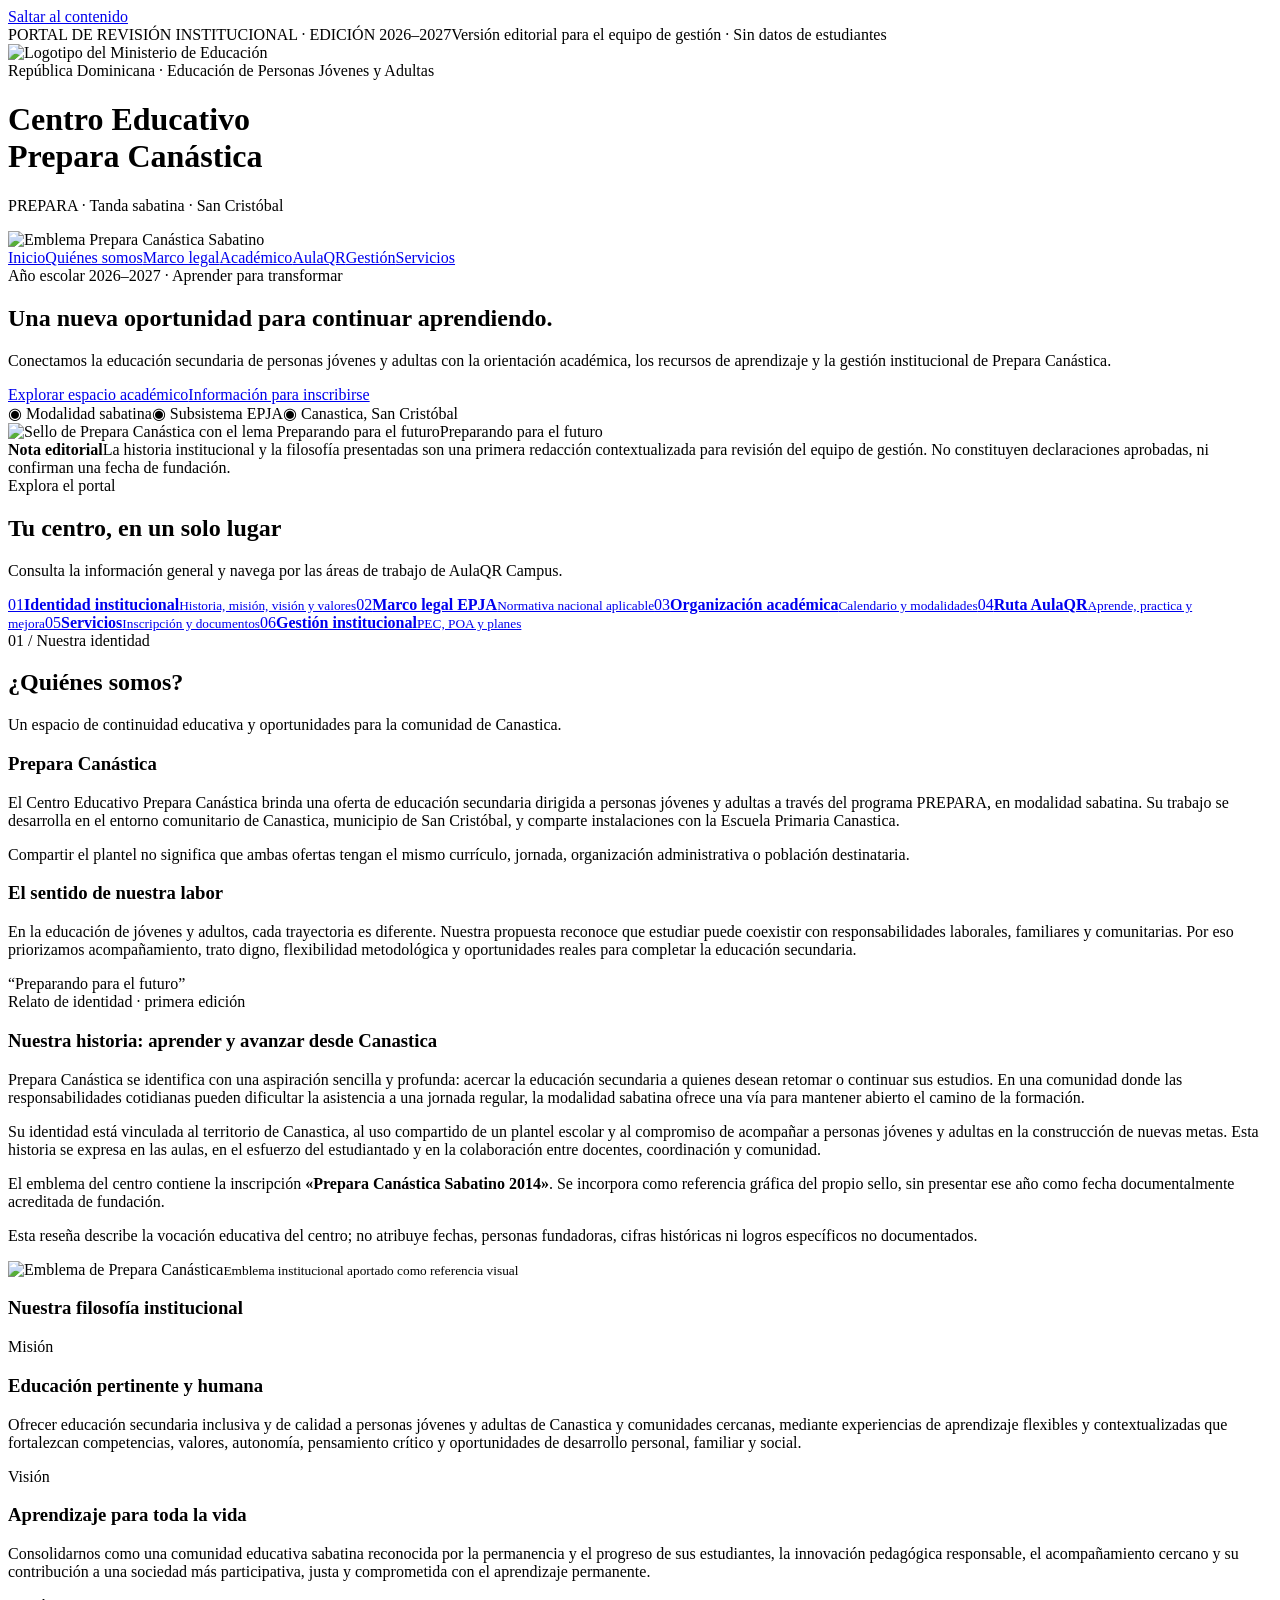
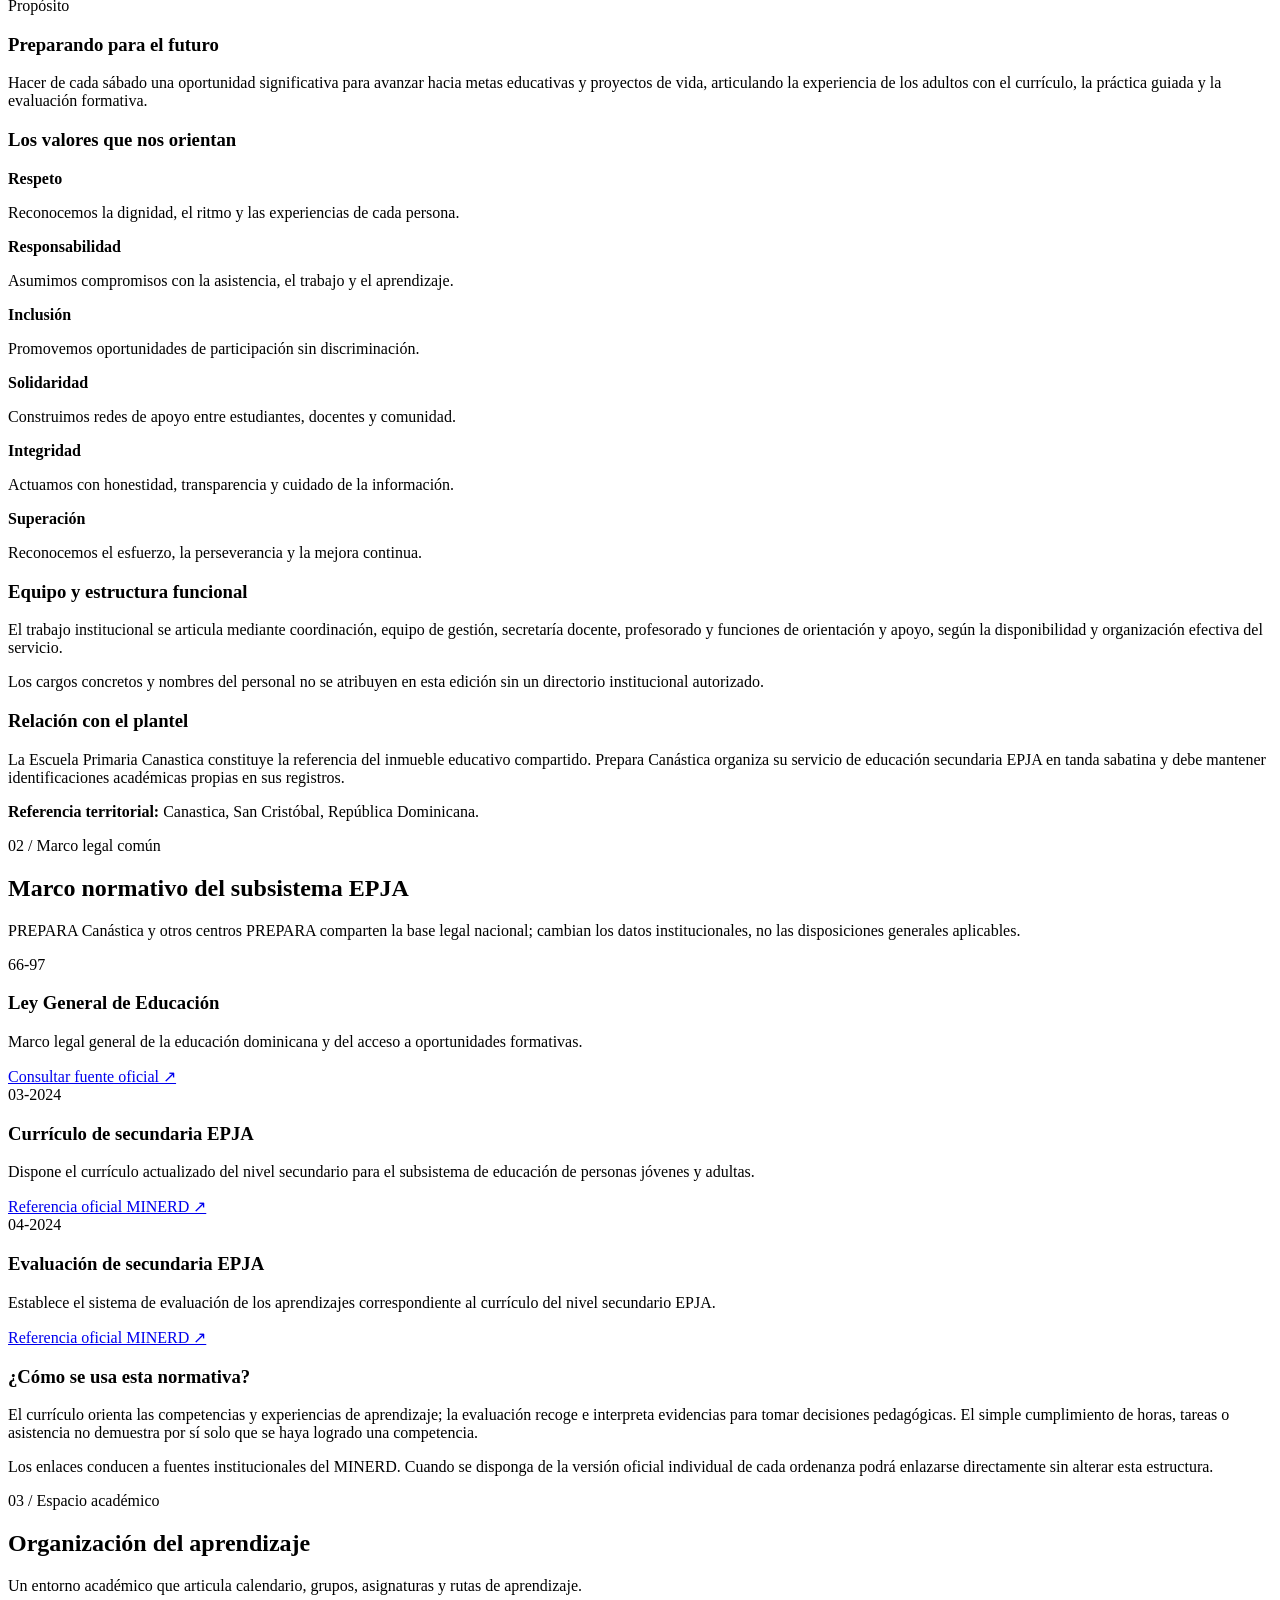
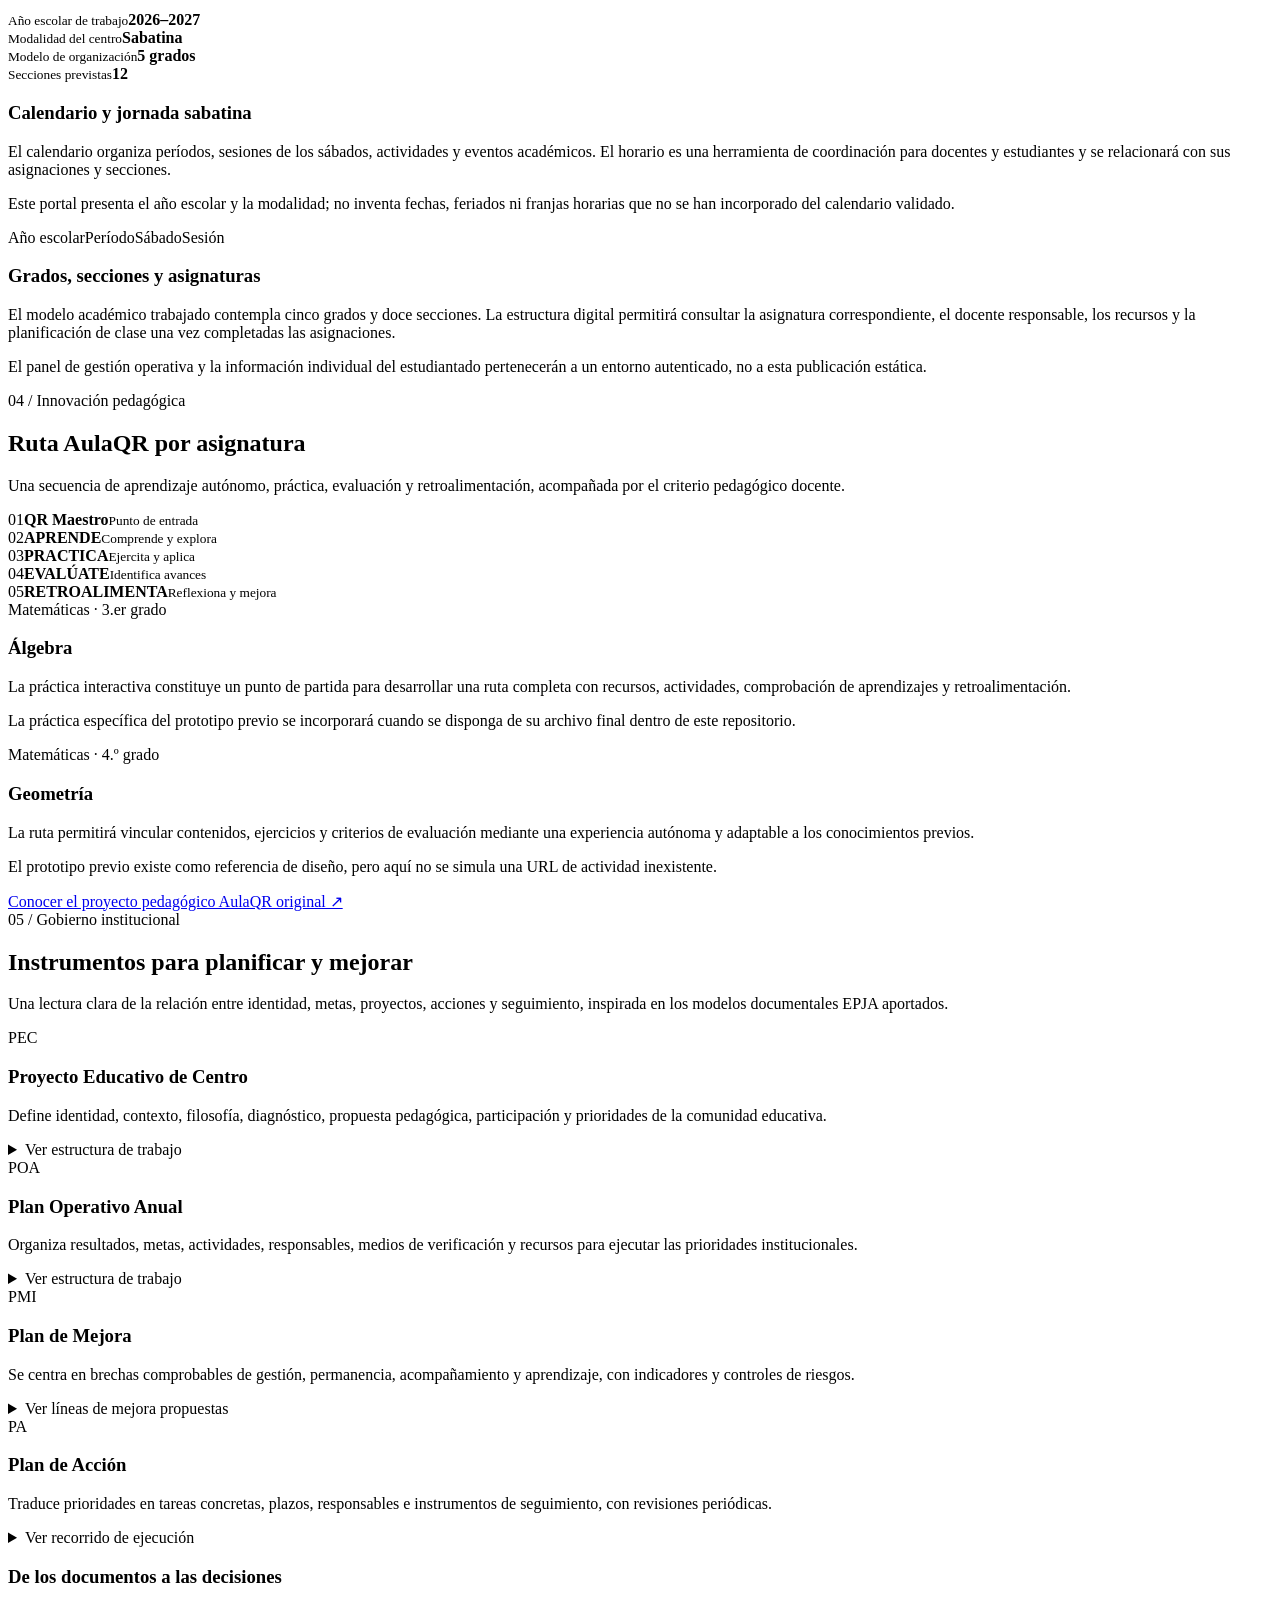
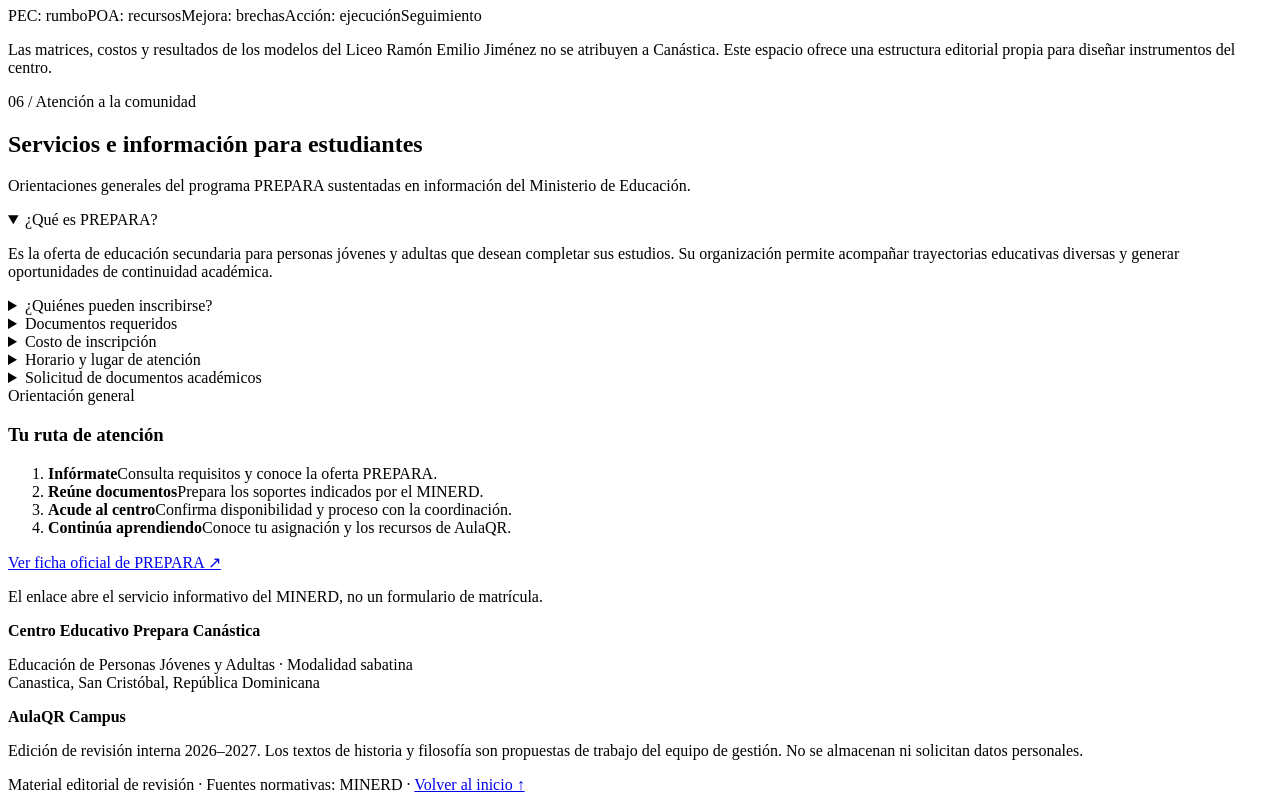
==== index.html @ 6a89303d "Add files via upload P-02B.4 - Portal institucional Prepara Canástica" ====
<!doctype html><html lang="es"><head><meta charset="utf-8"><meta name="viewport" content="width=device-width,initial-scale=1"><meta name="theme-color" content="#173966"><meta name="description" content="Portal del Centro Educativo Prepara Canástica. Educación secundaria de personas jóvenes y adultas, modalidad sabatina, San Cristóbal."><title>Centro Educativo Prepara Canástica | AulaQR Campus</title><link rel="stylesheet" href="assets/styles.css"></head><body>
<a class="skip" href="#principal">Saltar al contenido</a>
<div class="notice"><span>PORTAL DE REVISIÓN INSTITUCIONAL · EDICIÓN 2026–2027</span><span>Versión editorial para el equipo de gestión · Sin datos de estudiantes</span></div>
<header class="masthead"><div class="brand wrap"><img class="minerd" src="assets/minerd.png" alt="Logotipo del Ministerio de Educación"><div class="brandcenter"><span class="kicker">República Dominicana · Educación de Personas Jóvenes y Adultas</span><h1>Centro Educativo<br>Prepara Canástica</h1><p>PREPARA · Tanda sabatina · San Cristóbal</p></div><img class="seal" src="assets/logo-canastica.png" alt="Emblema Prepara Canástica Sabatino"></div></header>
<nav class="nav" aria-label="Navegación principal"><div class="navinner wrap"><a href="#inicio">Inicio</a><a href="#nosotros">Quiénes somos</a><a href="#normativa">Marco legal</a><a href="#academico">Académico</a><a href="#aulaqr">AulaQR</a><a href="#gestion">Gestión</a><a href="#servicios">Servicios</a></div></nav>
<main id="principal">
<section id="inicio" class="hero"><div class="wrap hero-grid"><div><span class="eyebrow">Año escolar 2026–2027 · Aprender para transformar</span><h2>Una nueva oportunidad para continuar aprendiendo.</h2><p>Conectamos la educación secundaria de personas jóvenes y adultas con la orientación académica, los recursos de aprendizaje y la gestión institucional de Prepara Canástica.</p><div class="buttons"><a class="btn solid" href="#academico">Explorar espacio académico</a><a class="btn line" href="#servicios">Información para inscribirse</a></div><div class="herofacts"><span>◉ Modalidad sabatina</span><span>◉ Subsistema EPJA</span><span>◉ Canastica, San Cristóbal</span></div></div><div class="herofigure"><img src="assets/logo-canastica.png" alt="Sello de Prepara Canástica con el lema Preparando para el futuro"><span>Preparando para el futuro</span></div></div></section>
<div class="editor-note wrap"><strong>Nota editorial</strong><span>La historia institucional y la filosofía presentadas son una primera redacción contextualizada para revisión del equipo de gestión. No constituyen declaraciones aprobadas, ni confirman una fecha de fundación.</span></div>
<section class="wrap section" aria-labelledby="atajos"><div class="section-title"><span class="kicker">Explora el portal</span><h2 id="atajos">Tu centro, en un solo lugar</h2><p>Consulta la información general y navega por las áreas de trabajo de AulaQR Campus.</p></div><div class="quick"><a href="#nosotros"><span>01</span><b>Identidad institucional</b><small>Historia, misión, visión y valores</small></a><a href="#normativa"><span>02</span><b>Marco legal EPJA</b><small>Normativa nacional aplicable</small></a><a href="#academico"><span>03</span><b>Organización académica</b><small>Calendario y modalidades</small></a><a href="#aulaqr"><span>04</span><b>Ruta AulaQR</b><small>Aprende, practica y mejora</small></a><a href="#servicios"><span>05</span><b>Servicios</b><small>Inscripción y documentos</small></a><a href="#gestion"><span>06</span><b>Gestión institucional</b><small>PEC, POA y planes</small></a></div></section>
<section class="shade" id="nosotros"><div class="wrap section"><div class="section-title"><span class="kicker">01 / Nuestra identidad</span><h2>¿Quiénes somos?</h2><p>Un espacio de continuidad educativa y oportunidades para la comunidad de Canastica.</p></div><div class="two"><article class="panel"><h3>Prepara Canástica</h3><p>El Centro Educativo Prepara Canástica brinda una oferta de educación secundaria dirigida a personas jóvenes y adultas a través del programa PREPARA, en modalidad sabatina. Su trabajo se desarrolla en el entorno comunitario de Canastica, municipio de San Cristóbal, y comparte instalaciones con la Escuela Primaria Canastica.</p><p>Compartir el plantel no significa que ambas ofertas tengan el mismo currículo, jornada, organización administrativa o población destinataria.</p></article><article class="panel accent"><h3>El sentido de nuestra labor</h3><p>En la educación de jóvenes y adultos, cada trayectoria es diferente. Nuestra propuesta reconoce que estudiar puede coexistir con responsabilidades laborales, familiares y comunitarias. Por eso priorizamos acompañamiento, trato digno, flexibilidad metodológica y oportunidades reales para completar la educación secundaria.</p><div class="quotation">“Preparando para el futuro”</div></article></div>
<div class="story"><div><span class="kicker">Relato de identidad · primera edición</span><h3>Nuestra historia: aprender y avanzar desde Canastica</h3><p>Prepara Canástica se identifica con una aspiración sencilla y profunda: acercar la educación secundaria a quienes desean retomar o continuar sus estudios. En una comunidad donde las responsabilidades cotidianas pueden dificultar la asistencia a una jornada regular, la modalidad sabatina ofrece una vía para mantener abierto el camino de la formación.</p><p>Su identidad está vinculada al territorio de Canastica, al uso compartido de un plantel escolar y al compromiso de acompañar a personas jóvenes y adultas en la construcción de nuevas metas. Esta historia se expresa en las aulas, en el esfuerzo del estudiantado y en la colaboración entre docentes, coordinación y comunidad.</p><p>El emblema del centro contiene la inscripción <strong>«Prepara Canástica Sabatino 2014»</strong>. Se incorpora como referencia gráfica del propio sello, sin presentar ese año como fecha documentalmente acreditada de fundación.</p><p class="softtext">Esta reseña describe la vocación educativa del centro; no atribuye fechas, personas fundadoras, cifras históricas ni logros específicos no documentados.</p></div><div class="sealbox"><img src="assets/logo-canastica.png" alt="Emblema de Prepara Canástica"><small>Emblema institucional aportado como referencia visual</small></div></div>
<h3 class="subheading">Nuestra filosofía institucional</h3><div class="three"><article class="panel"><span class="tag">Misión</span><h3>Educación pertinente y humana</h3><p>Ofrecer educación secundaria inclusiva y de calidad a personas jóvenes y adultas de Canastica y comunidades cercanas, mediante experiencias de aprendizaje flexibles y contextualizadas que fortalezcan competencias, valores, autonomía, pensamiento crítico y oportunidades de desarrollo personal, familiar y social.</p></article><article class="panel"><span class="tag">Visión</span><h3>Aprendizaje para toda la vida</h3><p>Consolidarnos como una comunidad educativa sabatina reconocida por la permanencia y el progreso de sus estudiantes, la innovación pedagógica responsable, el acompañamiento cercano y su contribución a una sociedad más participativa, justa y comprometida con el aprendizaje permanente.</p></article><article class="panel"><span class="tag">Propósito</span><h3>Preparando para el futuro</h3><p>Hacer de cada sábado una oportunidad significativa para avanzar hacia metas educativas y proyectos de vida, articulando la experiencia de los adultos con el currículo, la práctica guiada y la evaluación formativa.</p></article></div>
<h3 class="subheading">Los valores que nos orientan</h3><div class="values"><article><b>Respeto</b><p>Reconocemos la dignidad, el ritmo y las experiencias de cada persona.</p></article><article><b>Responsabilidad</b><p>Asumimos compromisos con la asistencia, el trabajo y el aprendizaje.</p></article><article><b>Inclusión</b><p>Promovemos oportunidades de participación sin discriminación.</p></article><article><b>Solidaridad</b><p>Construimos redes de apoyo entre estudiantes, docentes y comunidad.</p></article><article><b>Integridad</b><p>Actuamos con honestidad, transparencia y cuidado de la información.</p></article><article><b>Superación</b><p>Reconocemos el esfuerzo, la perseverancia y la mejora continua.</p></article></div>
<div class="two smaller"><article class="panel"><h3>Equipo y estructura funcional</h3><p>El trabajo institucional se articula mediante coordinación, equipo de gestión, secretaría docente, profesorado y funciones de orientación y apoyo, según la disponibilidad y organización efectiva del servicio.</p><p>Los cargos concretos y nombres del personal no se atribuyen en esta edición sin un directorio institucional autorizado.</p></article><article class="panel"><h3>Relación con el plantel</h3><p>La Escuela Primaria Canastica constituye la referencia del inmueble educativo compartido. Prepara Canástica organiza su servicio de educación secundaria EPJA en tanda sabatina y debe mantener identificaciones académicas propias en sus registros.</p><p><strong>Referencia territorial:</strong> Canastica, San Cristóbal, República Dominicana.</p></article></div></div></section>
<section class="wrap section" id="normativa"><div class="section-title"><span class="kicker">02 / Marco legal común</span><h2>Marco normativo del subsistema EPJA</h2><p>PREPARA Canástica y otros centros PREPARA comparten la base legal nacional; cambian los datos institucionales, no las disposiciones generales aplicables.</p></div><div class="legal-grid"><article class="reg"><div class="regnum">66-97</div><h3>Ley General de Educación</h3><p>Marco legal general de la educación dominicana y del acceso a oportunidades formativas.</p><a target="_blank" rel="noopener noreferrer" href="https://minerd.gob.do/transparencia/base-legal-de-la-institucion/leyes/listados">Consultar fuente oficial ↗</a></article><article class="reg"><div class="regnum">03-2024</div><h3>Currículo de secundaria EPJA</h3><p>Dispone el currículo actualizado del nivel secundario para el subsistema de educación de personas jóvenes y adultas.</p><a target="_blank" rel="noopener noreferrer" href="https://www.minerd.gob.do/transparencia/file/descarga?category=plan-estrategico-institucional-pei&amp;fileExt=pdf&amp;fileName=1AO-memoria-institucional-minerd-2024-v20pdf.pdf&amp;fileNombre=Memoria+Institucional+Minerd+2024+-+V2.0.pdf">Referencia oficial MINERD ↗</a></article><article class="reg"><div class="regnum">04-2024</div><h3>Evaluación de secundaria EPJA</h3><p>Establece el sistema de evaluación de los aprendizajes correspondiente al currículo del nivel secundario EPJA.</p><a target="_blank" rel="noopener noreferrer" href="https://www.minerd.gob.do/transparencia/file/descarga?category=plan-estrategico-institucional-pei&amp;fileExt=pdf&amp;fileName=1AO-memoria-institucional-minerd-2024-v20pdf.pdf&amp;fileNombre=Memoria+Institucional+Minerd+2024+-+V2.0.pdf">Referencia oficial MINERD ↗</a></article></div><div class="panel"><h3>¿Cómo se usa esta normativa?</h3><p>El currículo orienta las competencias y experiencias de aprendizaje; la evaluación recoge e interpreta evidencias para tomar decisiones pedagógicas. El simple cumplimiento de horas, tareas o asistencia no demuestra por sí solo que se haya logrado una competencia.</p><p class="softtext">Los enlaces conducen a fuentes institucionales del MINERD. Cuando se disponga de la versión oficial individual de cada ordenanza podrá enlazarse directamente sin alterar esta estructura.</p></div></section>
<section class="shade" id="academico"><div class="wrap section"><div class="section-title"><span class="kicker">03 / Espacio académico</span><h2>Organización del aprendizaje</h2><p>Un entorno académico que articula calendario, grupos, asignaturas y rutas de aprendizaje.</p></div><div class="metrics"><article><small>Año escolar de trabajo</small><strong>2026–2027</strong></article><article><small>Modalidad del centro</small><strong>Sabatina</strong></article><article><small>Modelo de organización</small><strong>5 grados</strong></article><article><small>Secciones previstas</small><strong>12</strong></article></div><div class="two"><article class="panel"><h3>Calendario y jornada sabatina</h3><p>El calendario organiza períodos, sesiones de los sábados, actividades y eventos académicos. El horario es una herramienta de coordinación para docentes y estudiantes y se relacionará con sus asignaciones y secciones.</p><p>Este portal presenta el año escolar y la modalidad; no inventa fechas, feriados ni franjas horarias que no se han incorporado del calendario validado.</p><div class="mini-flow"><span>Año escolar</span><span>Período</span><span>Sábado</span><span>Sesión</span></div></article><article class="panel"><h3>Grados, secciones y asignaturas</h3><p>El modelo académico trabajado contempla cinco grados y doce secciones. La estructura digital permitirá consultar la asignatura correspondiente, el docente responsable, los recursos y la planificación de clase una vez completadas las asignaciones.</p><p>El panel de gestión operativa y la información individual del estudiantado pertenecerán a un entorno autenticado, no a esta publicación estática.</p></article></div></div></section>
<section class="wrap section" id="aulaqr"><div class="section-title"><span class="kicker">04 / Innovación pedagógica</span><h2>Ruta AulaQR por asignatura</h2><p>Una secuencia de aprendizaje autónomo, práctica, evaluación y retroalimentación, acompañada por el criterio pedagógico docente.</p></div><div class="journey"><div><span>01</span><b>QR Maestro</b><small>Punto de entrada</small></div><div><span>02</span><b>APRENDE</b><small>Comprende y explora</small></div><div><span>03</span><b>PRACTICA</b><small>Ejercita y aplica</small></div><div><span>04</span><b>EVALÚATE</b><small>Identifica avances</small></div><div><span>05</span><b>RETROALIMENTA</b><small>Reflexiona y mejora</small></div></div><div class="two"><article class="panel"><span class="tag">Matemáticas · 3.er grado</span><h3>Álgebra</h3><p>La práctica interactiva constituye un punto de partida para desarrollar una ruta completa con recursos, actividades, comprobación de aprendizajes y retroalimentación.</p><p class="softtext">La práctica específica del prototipo previo se incorporará cuando se disponga de su archivo final dentro de este repositorio.</p></article><article class="panel"><span class="tag">Matemáticas · 4.º grado</span><h3>Geometría</h3><p>La ruta permitirá vincular contenidos, ejercicios y criterios de evaluación mediante una experiencia autónoma y adaptable a los conocimientos previos.</p><p class="softtext">El prototipo previo existe como referencia de diseño, pero aquí no se simula una URL de actividad inexistente.</p></article></div><a class="textlink" href="https://ezequiel-cdo.github.io/aula-qr/" target="_blank" rel="noopener noreferrer">Conocer el proyecto pedagógico AulaQR original ↗</a></section>
<section class="shade" id="gestion"><div class="wrap section"><div class="section-title"><span class="kicker">05 / Gobierno institucional</span><h2>Instrumentos para planificar y mejorar</h2><p>Una lectura clara de la relación entre identidad, metas, proyectos, acciones y seguimiento, inspirada en los modelos documentales EPJA aportados.</p></div><div class="docs"><article class="panel"><div class="docicon">PEC</div><h3>Proyecto Educativo de Centro</h3><p>Define identidad, contexto, filosofía, diagnóstico, propuesta pedagógica, participación y prioridades de la comunidad educativa.</p><details><summary>Ver estructura de trabajo</summary><p>Presentación · Marco estratégico · Contexto de Canastica · FODA del servicio · Organización · Propuesta curricular y pedagógica · Participación · Evaluación del PEC.</p></details></article><article class="panel"><div class="docicon">POA</div><h3>Plan Operativo Anual</h3><p>Organiza resultados, metas, actividades, responsables, medios de verificación y recursos para ejecutar las prioridades institucionales.</p><details><summary>Ver estructura de trabajo</summary><p>Eje estratégico · Resultado · Indicador · Línea base · Meta · Actividad · Cronograma · Presupuesto · Responsable · Evidencia.</p></details></article><article class="panel"><div class="docicon">PMI</div><h3>Plan de Mejora</h3><p>Se centra en brechas comprobables de gestión, permanencia, acompañamiento y aprendizaje, con indicadores y controles de riesgos.</p><details><summary>Ver líneas de mejora propuestas</summary><p>Permanencia estudiantil · Gestión documental · Planificación y evaluación · Acompañamiento pedagógico · Accesibilidad de recursos · Uso responsable de tecnología.</p></details></article><article class="panel"><div class="docicon">PA</div><h3>Plan de Acción</h3><p>Traduce prioridades en tareas concretas, plazos, responsables e instrumentos de seguimiento, con revisiones periódicas.</p><details><summary>Ver recorrido de ejecución</summary><p>Necesidad identificada → Acción priorizada → Responsable → Fecha prevista → Evidencia → Revisión → Ajuste.</p></details></article></div><div class="panel governance"><h3>De los documentos a las decisiones</h3><div class="mini-flow"><span>PEC: rumbo</span><span>POA: recursos</span><span>Mejora: brechas</span><span>Acción: ejecución</span><span>Seguimiento</span></div><p>Las matrices, costos y resultados de los modelos del Liceo Ramón Emilio Jiménez no se atribuyen a Canástica. Este espacio ofrece una estructura editorial propia para diseñar instrumentos del centro.</p></div></div></section>
<section class="wrap section" id="servicios"><div class="section-title"><span class="kicker">06 / Atención a la comunidad</span><h2>Servicios e información para estudiantes</h2><p>Orientaciones generales del programa PREPARA sustentadas en información del Ministerio de Educación.</p></div><div class="two"><div class="accordions"><details open><summary>¿Qué es PREPARA?</summary><p>Es la oferta de educación secundaria para personas jóvenes y adultas que desean completar sus estudios. Su organización permite acompañar trayectorias educativas diversas y generar oportunidades de continuidad académica.</p></details><details><summary>¿Quiénes pueden inscribirse?</summary><p>El servicio está dirigido en general a personas de 17 años o más que no hayan completado la secundaria. El MINERD contempla situaciones especiales para personas de 15 o 16 años conforme a resolución aplicable.</p></details><details><summary>Documentos requeridos</summary><ul><li>Certificación de aprobación del nivel primario, educación básica de adultos o equivalente.</li><li>Récord de notas firmado, cuando corresponda al nivel de ingreso.</li><li>Acta de nacimiento original.</li><li>Dos fotografías recientes 2 × 2.</li><li>Copia de cédula de identidad y electoral, conforme corresponda.</li></ul><p>El centro puede orientar sobre situaciones particulares y verificación documental.</p></details><details><summary>Costo de inscripción</summary><p><strong>Gratuito.</strong> Según la ficha de servicio PREPARA publicada por el MINERD.</p></details><details><summary>Horario y lugar de atención</summary><p>Prepara Canástica opera en <strong>modalidad sabatina</strong> en el plantel compartido con Escuela Primaria Canastica, en Canastica, San Cristóbal. La hora precisa de atención administrativa se comunicará por los canales internos del centro; no debe confundirse con el horario de oficinas centrales del MINERD.</p></details><details><summary>Solicitud de documentos académicos</summary><p>La solicitud y emisión de documentos debe canalizarse por la instancia administrativa competente. No se recogen datos personales mediante este portal. El futuro flujo digital considerará verificación de identidad, registro seguro, seguimiento y entrega autorizada.</p></details></div><aside class="panel service-side"><span class="tag">Orientación general</span><h3>Tu ruta de atención</h3><ol class="numbered"><li><b>Infórmate</b><span>Consulta requisitos y conoce la oferta PREPARA.</span></li><li><b>Reúne documentos</b><span>Prepara los soportes indicados por el MINERD.</span></li><li><b>Acude al centro</b><span>Confirma disponibilidad y proceso con la coordinación.</span></li><li><b>Continúa aprendiendo</b><span>Conoce tu asignación y los recursos de AulaQR.</span></li></ol><a class="btn solid" href="https://minerd.gob.do/servicios/padres-y-alumnos/prepara-educacion-secundaria-de-personas-jovenes-y-adultas" target="_blank" rel="noopener noreferrer">Ver ficha oficial de PREPARA ↗</a><p class="softtext">El enlace abre el servicio informativo del MINERD, no un formulario de matrícula.</p></aside></div></section>
</main><footer><div class="wrap footgrid"><div><strong>Centro Educativo Prepara Canástica</strong><p>Educación de Personas Jóvenes y Adultas · Modalidad sabatina<br>Canastica, San Cristóbal, República Dominicana</p></div><div><strong>AulaQR Campus</strong><p>Edición de revisión interna 2026–2027. Los textos de historia y filosofía son propuestas de trabajo del equipo de gestión. No se almacenan ni solicitan datos personales.</p></div></div><div class="wrap bottom">Material editorial de revisión · Fuentes normativas: MINERD · <a href="#inicio">Volver al inicio ↑</a></div></footer><script src="assets/app.js"></script></body></html>
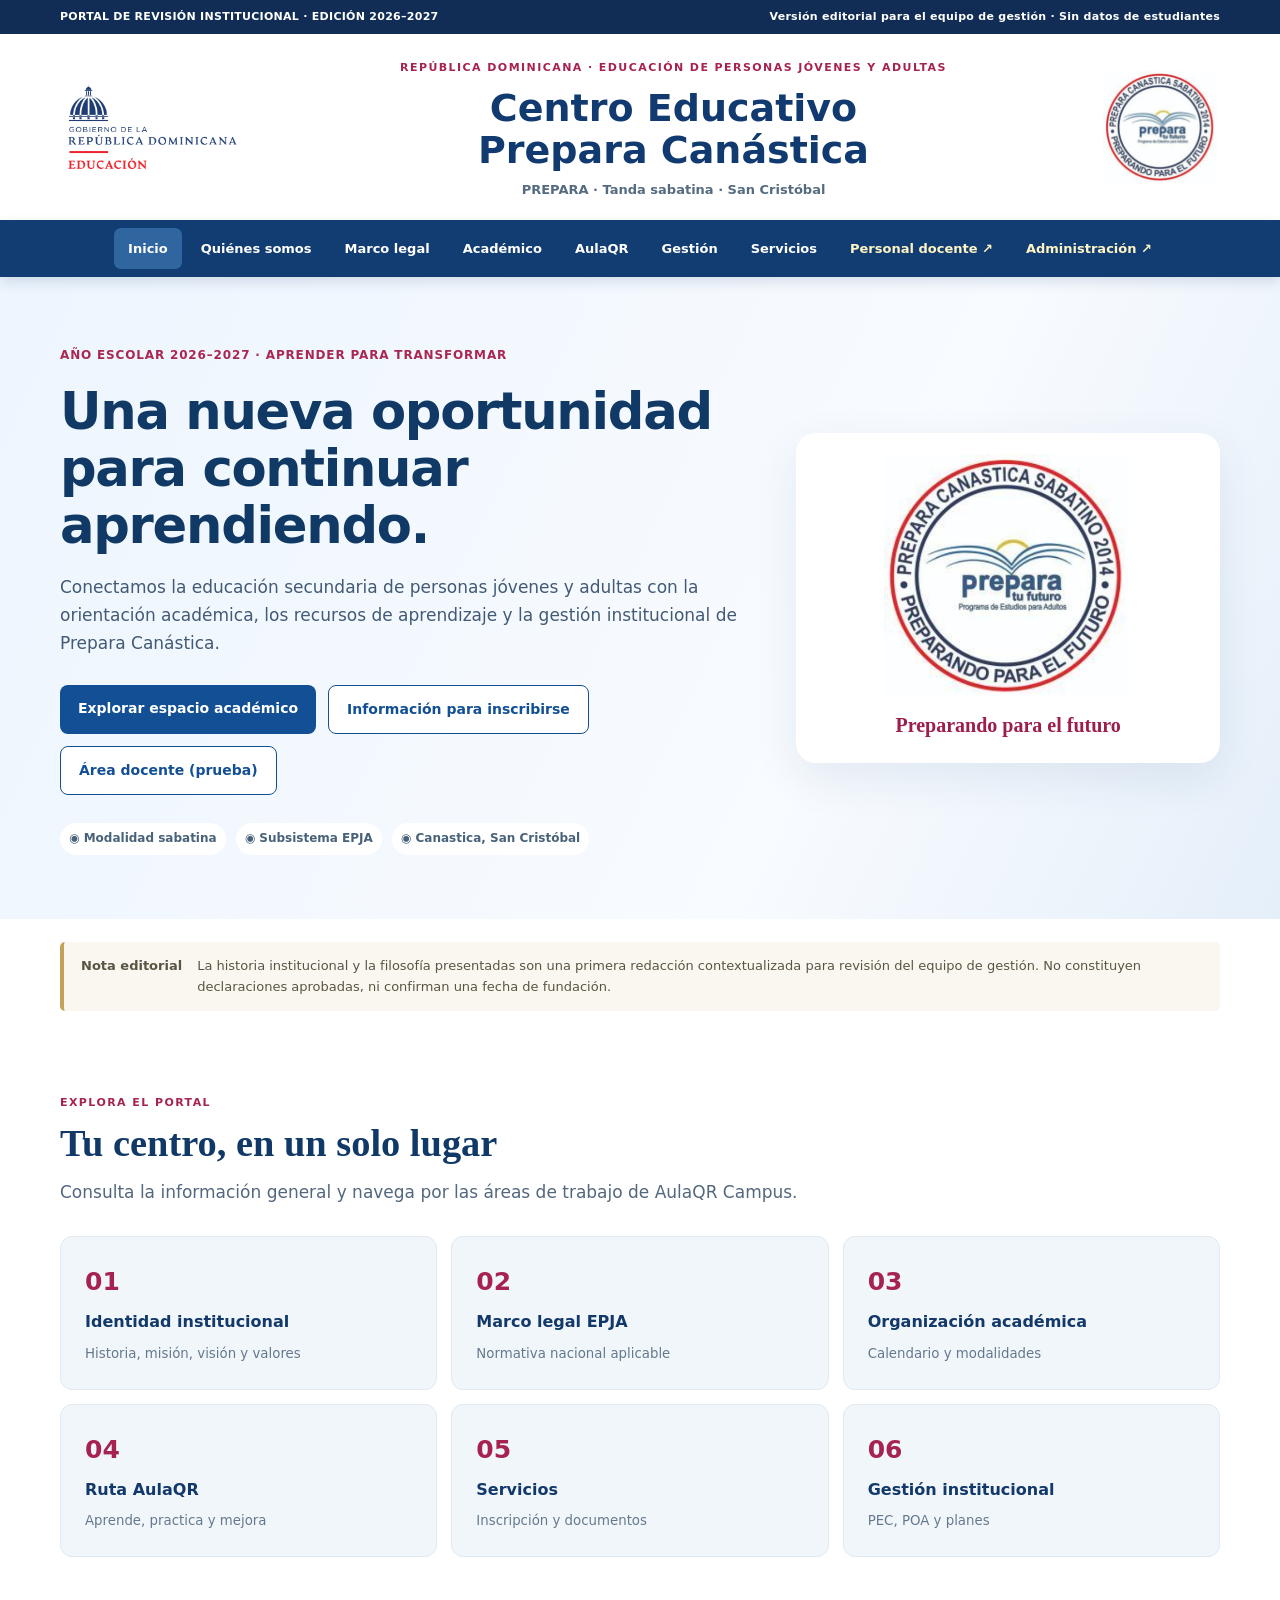
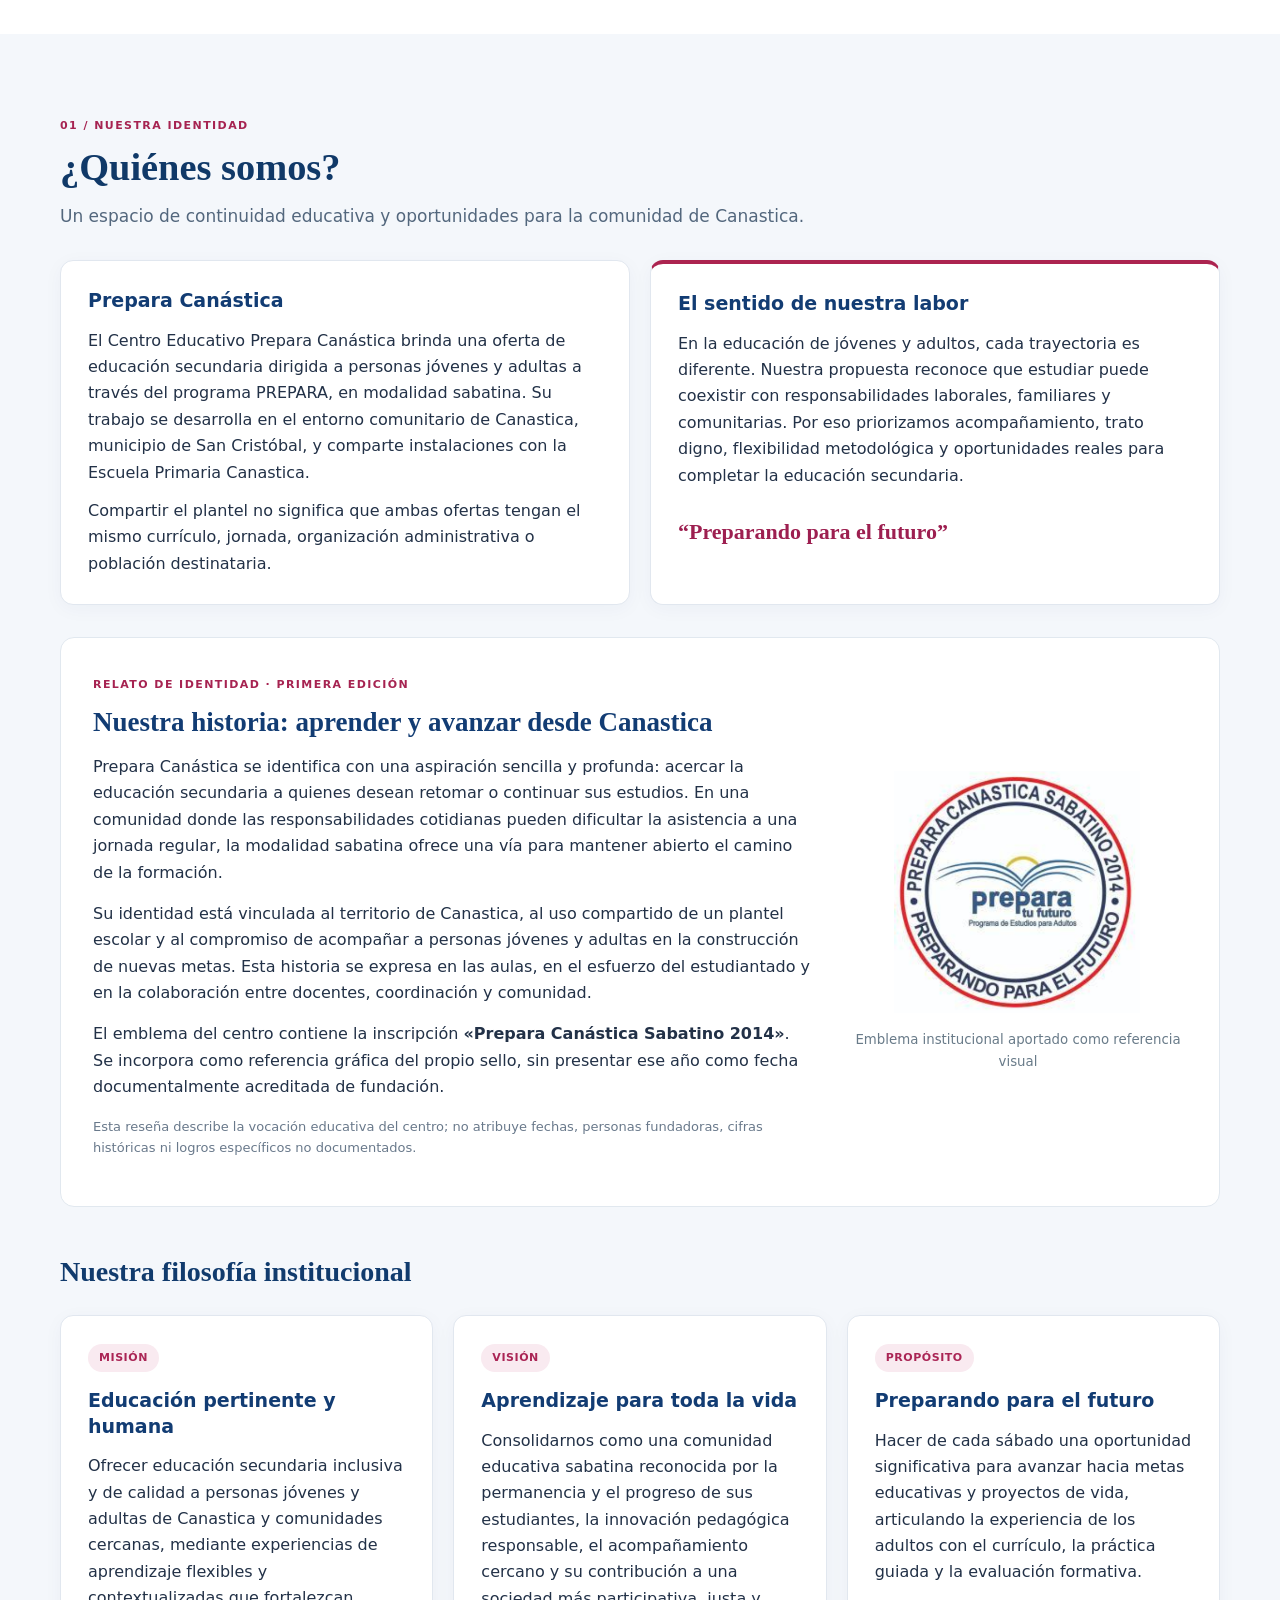
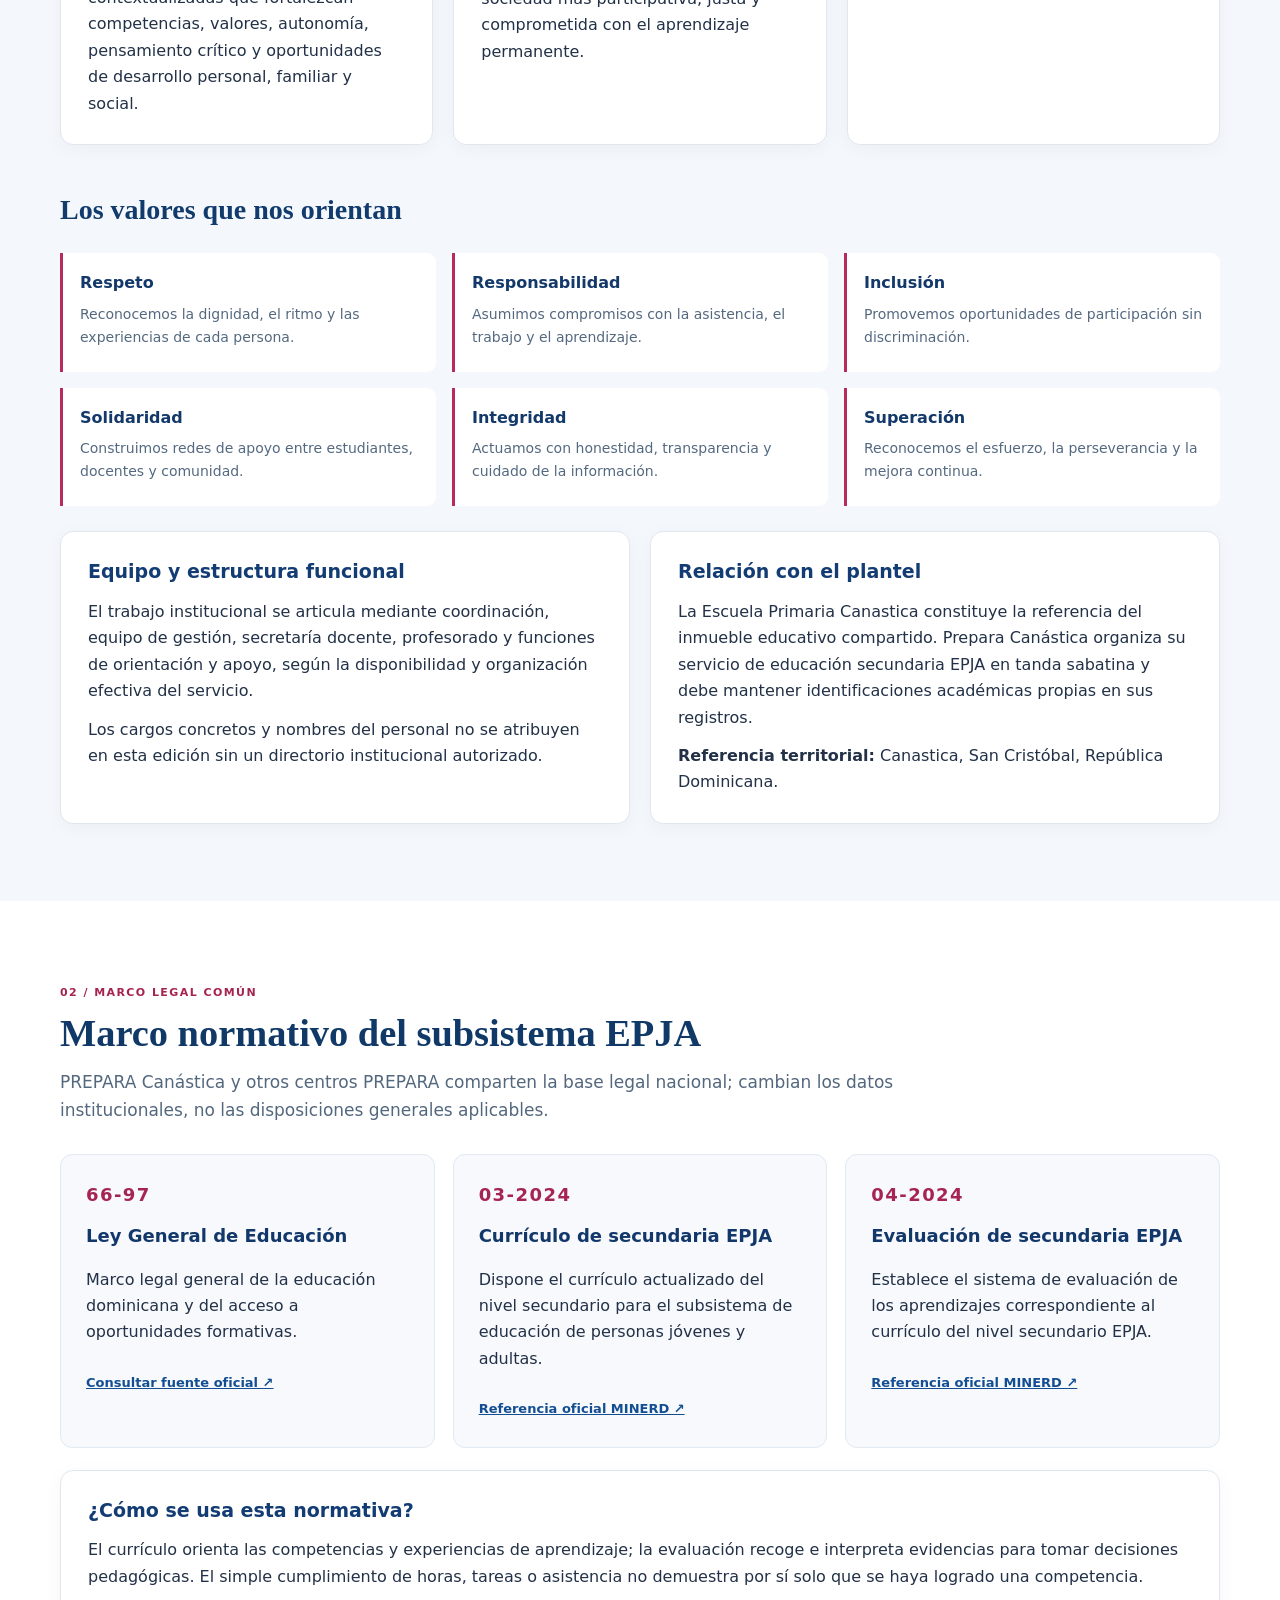
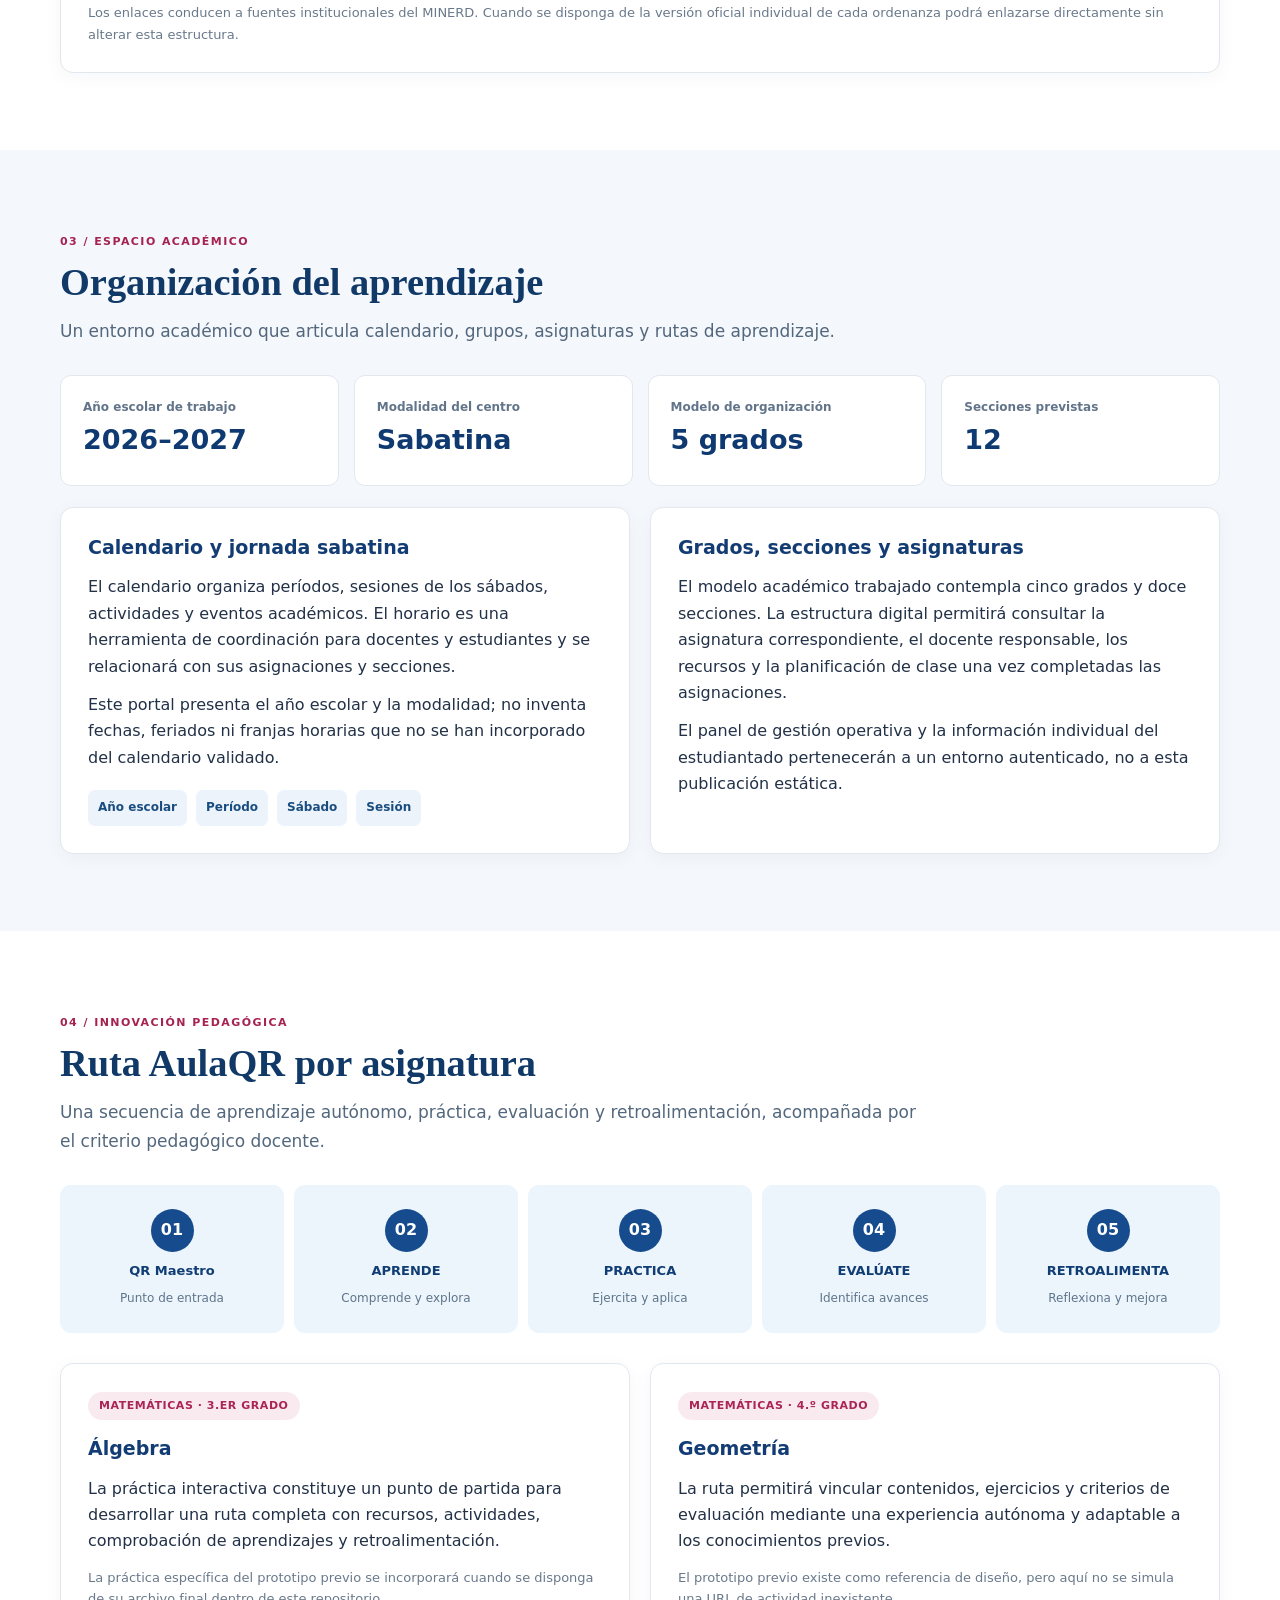
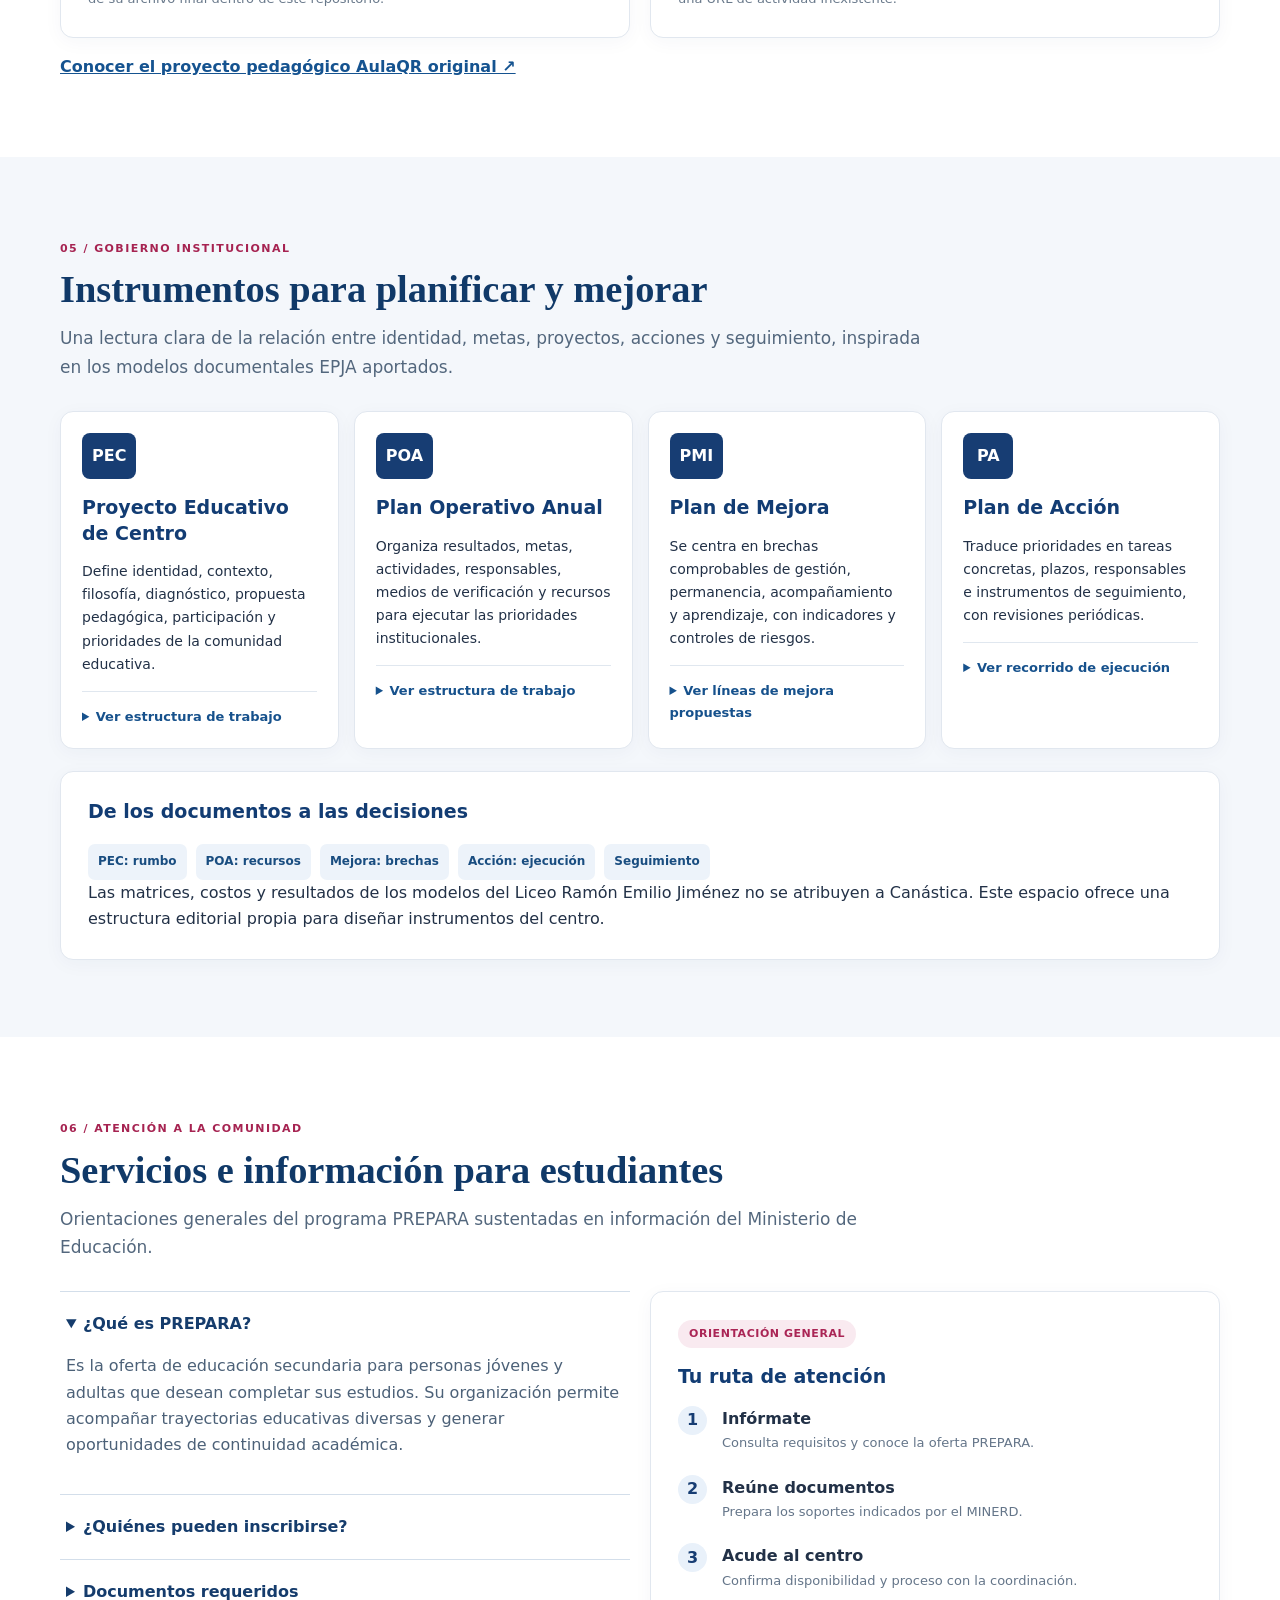
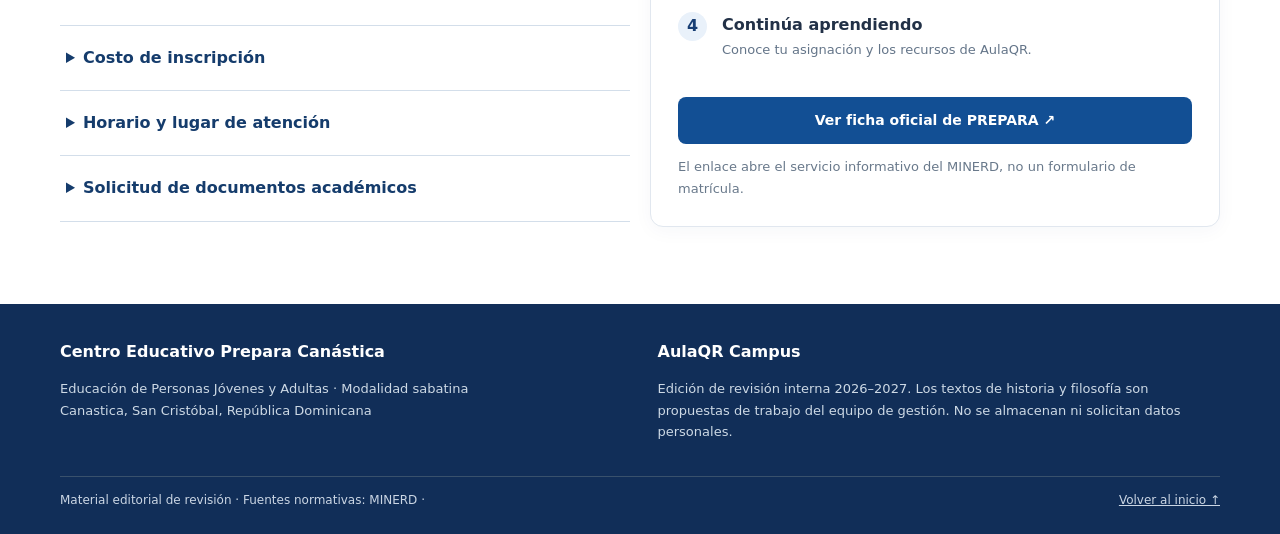
==== commit 972a11cd: "Add files via upload" ====
--- a/index.html
+++ b/index.html
@@ -2,9 +2,9 @@
 <a class="skip" href="#principal">Saltar al contenido</a>
 <div class="notice"><span>PORTAL DE REVISIÓN INSTITUCIONAL · EDICIÓN 2026–2027</span><span>Versión editorial para el equipo de gestión · Sin datos de estudiantes</span></div>
 <header class="masthead"><div class="brand wrap"><img class="minerd" src="assets/minerd.png" alt="Logotipo del Ministerio de Educación"><div class="brandcenter"><span class="kicker">República Dominicana · Educación de Personas Jóvenes y Adultas</span><h1>Centro Educativo<br>Prepara Canástica</h1><p>PREPARA · Tanda sabatina · San Cristóbal</p></div><img class="seal" src="assets/logo-canastica.png" alt="Emblema Prepara Canástica Sabatino"></div></header>
-<nav class="nav" aria-label="Navegación principal"><div class="navinner wrap"><a href="#inicio">Inicio</a><a href="#nosotros">Quiénes somos</a><a href="#normativa">Marco legal</a><a href="#academico">Académico</a><a href="#aulaqr">AulaQR</a><a href="#gestion">Gestión</a><a href="#servicios">Servicios</a></div></nav>
+<nav class="nav" aria-label="Navegación principal"><div class="navinner wrap"><a href="#inicio">Inicio</a><a href="#nosotros">Quiénes somos</a><a href="#normativa">Marco legal</a><a href="#academico">Académico</a><a href="#aulaqr">AulaQR</a><a href="#gestion">Gestión</a><a href="#servicios">Servicios</a><a href="personal-docente/" class="docente-nav">Personal docente ↗</a><a href="administracion/" class="docente-nav">Administración ↗</a></div></nav>
 <main id="principal">
-<section id="inicio" class="hero"><div class="wrap hero-grid"><div><span class="eyebrow">Año escolar 2026–2027 · Aprender para transformar</span><h2>Una nueva oportunidad para continuar aprendiendo.</h2><p>Conectamos la educación secundaria de personas jóvenes y adultas con la orientación académica, los recursos de aprendizaje y la gestión institucional de Prepara Canástica.</p><div class="buttons"><a class="btn solid" href="#academico">Explorar espacio académico</a><a class="btn line" href="#servicios">Información para inscribirse</a></div><div class="herofacts"><span>◉ Modalidad sabatina</span><span>◉ Subsistema EPJA</span><span>◉ Canastica, San Cristóbal</span></div></div><div class="herofigure"><img src="assets/logo-canastica.png" alt="Sello de Prepara Canástica con el lema Preparando para el futuro"><span>Preparando para el futuro</span></div></div></section>
+<section id="inicio" class="hero"><div class="wrap hero-grid"><div><span class="eyebrow">Año escolar 2026–2027 · Aprender para transformar</span><h2>Una nueva oportunidad para continuar aprendiendo.</h2><p>Conectamos la educación secundaria de personas jóvenes y adultas con la orientación académica, los recursos de aprendizaje y la gestión institucional de Prepara Canástica.</p><div class="buttons"><a class="btn solid" href="#academico">Explorar espacio académico</a><a class="btn line" href="#servicios">Información para inscribirse</a><a class="btn line" href="personal-docente/">Área docente (prueba)</a></div><div class="herofacts"><span>◉ Modalidad sabatina</span><span>◉ Subsistema EPJA</span><span>◉ Canastica, San Cristóbal</span></div></div><div class="herofigure"><img src="assets/logo-canastica.png" alt="Sello de Prepara Canástica con el lema Preparando para el futuro"><span>Preparando para el futuro</span></div></div></section>
 <div class="editor-note wrap"><strong>Nota editorial</strong><span>La historia institucional y la filosofía presentadas son una primera redacción contextualizada para revisión del equipo de gestión. No constituyen declaraciones aprobadas, ni confirman una fecha de fundación.</span></div>
 <section class="wrap section" aria-labelledby="atajos"><div class="section-title"><span class="kicker">Explora el portal</span><h2 id="atajos">Tu centro, en un solo lugar</h2><p>Consulta la información general y navega por las áreas de trabajo de AulaQR Campus.</p></div><div class="quick"><a href="#nosotros"><span>01</span><b>Identidad institucional</b><small>Historia, misión, visión y valores</small></a><a href="#normativa"><span>02</span><b>Marco legal EPJA</b><small>Normativa nacional aplicable</small></a><a href="#academico"><span>03</span><b>Organización académica</b><small>Calendario y modalidades</small></a><a href="#aulaqr"><span>04</span><b>Ruta AulaQR</b><small>Aprende, practica y mejora</small></a><a href="#servicios"><span>05</span><b>Servicios</b><small>Inscripción y documentos</small></a><a href="#gestion"><span>06</span><b>Gestión institucional</b><small>PEC, POA y planes</small></a></div></section>
 <section class="shade" id="nosotros"><div class="wrap section"><div class="section-title"><span class="kicker">01 / Nuestra identidad</span><h2>¿Quiénes somos?</h2><p>Un espacio de continuidad educativa y oportunidades para la comunidad de Canastica.</p></div><div class="two"><article class="panel"><h3>Prepara Canástica</h3><p>El Centro Educativo Prepara Canástica brinda una oferta de educación secundaria dirigida a personas jóvenes y adultas a través del programa PREPARA, en modalidad sabatina. Su trabajo se desarrolla en el entorno comunitario de Canastica, municipio de San Cristóbal, y comparte instalaciones con la Escuela Primaria Canastica.</p><p>Compartir el plantel no significa que ambas ofertas tengan el mismo currículo, jornada, organización administrativa o población destinataria.</p></article><article class="panel accent"><h3>El sentido de nuestra labor</h3><p>En la educación de jóvenes y adultos, cada trayectoria es diferente. Nuestra propuesta reconoce que estudiar puede coexistir con responsabilidades laborales, familiares y comunitarias. Por eso priorizamos acompañamiento, trato digno, flexibilidad metodológica y oportunidades reales para completar la educación secundaria.</p><div class="quotation">“Preparando para el futuro”</div></article></div>
--- a/assets/styles.css
+++ b/assets/styles.css
@@ -0,0 +1,2 @@
+*{box-sizing:border-box}html{scroll-behavior:smooth;scroll-padding-top:85px}body{margin:0;color:#223147;background:#fff;font:16px/1.65 system-ui,-apple-system,"Segoe UI",Arial,sans-serif}a{color:inherit}.wrap{width:min(1160px,calc(100% - 48px));margin:auto}.skip{position:absolute;left:12px;top:-100px;padding:10px;background:white;z-index:99}.skip:focus{top:12px}.notice{background:#112d56;color:#fff;display:flex;gap:15px;justify-content:space-between;padding:8px max(24px,calc((100vw - 1160px)/2));font-size:11px;font-weight:700;letter-spacing:.025em}.masthead{background:white}.brand{display:flex;justify-content:space-between;align-items:center;gap:30px;padding:19px 0}.brand .minerd{width:185px;max-height:105px;object-fit:contain}.brand .seal{width:118px;height:118px;object-fit:contain}.brandcenter{text-align:center}.brandcenter h1{font-size:clamp(24px,3vw,38px);line-height:1.13;margin:7px 0;color:#113a70}.brandcenter p{margin:0;color:#556b80;font-weight:600;font-size:13px}.kicker{color:#a62351;text-transform:uppercase;font-weight:800;letter-spacing:.13em;font-size:11px}.nav{background:#123d73;color:white;position:sticky;top:0;z-index:20;box-shadow:0 5px 12px #193a6124}.navinner{display:flex;align-items:center;justify-content:center;gap:5px;overflow-x:auto;padding:8px 0}.navinner a{font-weight:680;text-decoration:none;white-space:nowrap;font-size:13px;padding:10px 14px;border-radius:7px}.navinner a:hover,.navinner a.active{background:#3066a0}.hero{background:linear-gradient(115deg,#edf5fe,#f8fbff 65%,#e5eff9)}.hero-grid{display:grid;grid-template-columns:1.3fr .8fr;gap:48px;align-items:center;padding-top:64px;padding-bottom:64px}.eyebrow{font-size:12px;font-weight:800;color:#aa2752;letter-spacing:.07em;text-transform:uppercase}.hero h2{font-size:clamp(32px,4vw,55px);line-height:1.12;letter-spacing:-.025em;color:#103965;margin:15px 0 18px}.hero p{color:#435a74;font-size:17px;max-width:685px}.buttons{display:flex;gap:12px;flex-wrap:wrap;margin:28px 0}.btn{display:inline-block;padding:12px 18px;border-radius:8px;font-weight:750;font-size:14px;text-decoration:none;text-align:center}.solid{color:#fff;background:#124f94}.line{border:1px solid #124f94;color:#124f94;background:#fff}.herofacts{display:flex;flex-wrap:wrap;gap:10px;color:#48627a;font-size:12px;font-weight:750}.herofacts span{background:#fff;padding:6px 9px;border-radius:50px}.herofigure{background:white;min-height:330px;border-radius:20px;display:flex;align-items:center;justify-content:center;flex-direction:column;gap:12px;box-shadow:0 15px 45px #1a467117}.herofigure img{width:min(255px,65%)}.herofigure span{font-family:Georgia,serif;font-size:20px;color:#9d1d4c;font-weight:700}.editor-note{margin-top:23px;background:#f9f7f0;border-left:4px solid #c4a158;border-radius:5px;padding:13px 17px;display:flex;gap:15px;font-size:13px;color:#5b5443}.editor-note strong{white-space:nowrap}.section{padding-top:77px;padding-bottom:77px}.section-title{margin-bottom:30px}.section-title h2{font-family:Georgia,serif;font-size:clamp(29px,3vw,42px);color:#103968;line-height:1.2;margin:6px 0 12px}.section-title p{max-width:870px;margin:0;color:#53677d;font-size:17px}.quick{display:grid;grid-template-columns:repeat(3,1fr);gap:14px}.quick a{text-decoration:none;background:#f1f6fb;border:1px solid #e1e9f1;border-radius:12px;padding:24px;display:flex;flex-direction:column;gap:7px;transition:transform .15s}.quick a:hover{transform:translateY(-3px);border-color:#9ab9db}.quick span{color:#a62351;font-weight:900;font-size:25px}.quick b{color:#123969}.quick small{color:#65798e}.shade{background:#f4f7fb}.two,.three{display:grid;grid-template-columns:repeat(2,minmax(0,1fr));gap:20px}.three{grid-template-columns:repeat(3,minmax(0,1fr));margin-top:20px}.panel{background:white;border:1px solid #e1e7ef;border-radius:13px;padding:27px;box-shadow:0 4px 19px #15365c0a}.panel h3,.story h3{color:#123c73;margin:0 0 14px;font-size:19px;line-height:1.35}.panel p{margin:0 0 12px}.panel p:last-child{margin-bottom:0}.panel.accent{border-top:4px solid #ac2450}.quotation{font-family:Georgia,serif;color:#9d1f50;font-weight:bold;font-size:22px;margin-top:25px}.story{display:grid;grid-template-columns:1.6fr .75fr;gap:35px;align-items:center;margin-top:32px;background:#fff;border-radius:14px;padding:32px;border:1px solid #e1e8ef}.story h3{font-family:Georgia,serif;font-size:27px;margin-top:7px}.story p{margin:0 0 15px}.softtext{font-size:13px;color:#69798b}.sealbox{display:flex;flex-direction:column;gap:16px;text-align:center;align-items:center}.sealbox img{width:min(255px,90%)}.sealbox small{color:#697b89}.subheading{color:#113b6d;font-family:Georgia,serif;font-size:28px;margin:42px 0 20px}.tag{display:inline-block;color:#aa2555;background:#f9eaf0;border-radius:22px;padding:5px 11px;font-size:11px;font-weight:800;text-transform:uppercase;letter-spacing:.05em;margin-bottom:16px}.values{display:grid;grid-template-columns:repeat(3,1fr);gap:16px}.values article{border-left:3px solid #b52b5c;background:white;padding:17px;border-radius:0 9px 9px 0}.values b{color:#13396b}.values p{font-size:14px;margin:6px 0;color:#546980}.smaller{margin-top:25px}.legal-grid{display:grid;grid-template-columns:repeat(3,1fr);gap:18px;margin-bottom:22px}.reg{background:#f7f9fc;border:1px solid #e1e9f2;padding:25px;border-radius:12px}.regnum{font-weight:850;color:#a62454;letter-spacing:.08em;font-size:18px}.reg h3{color:#12376a;font-size:18px;margin:11px 0}.reg a{display:inline-block;color:#134e93;font-weight:750;font-size:13px;margin-top:10px}.metrics{display:grid;grid-template-columns:repeat(4,1fr);gap:15px;margin-bottom:21px}.metrics article{background:#fff;border-radius:11px;padding:22px;border:1px solid #e1e8f0}.metrics small{display:block;color:#62748a;font-size:12px;font-weight:700}.metrics strong{color:#0e3971;font-size:27px}.mini-flow{display:flex;align-items:center;flex-wrap:wrap;gap:9px;margin-top:19px}.mini-flow span{font-size:12px;font-weight:800;background:#edf3fa;color:#194d80;border-radius:7px;padding:8px 10px}.journey{display:grid;grid-template-columns:repeat(5,1fr);gap:10px;margin:30px 0}.journey div{background:#edf5fc;padding:24px 10px;text-align:center;border-radius:11px;display:flex;flex-direction:column;gap:8px}.journey span{width:43px;height:43px;display:grid;place-items:center;background:#164b8d;color:white;border-radius:100%;font-weight:800;margin:auto}.journey b{color:#113d75;font-size:13px}.journey small{color:#5e748b;font-size:12px}.textlink{display:inline-block;margin-top:16px;color:#155390;font-weight:750}.docs{display:grid;grid-template-columns:repeat(4,1fr);gap:15px}.docs .panel{padding:21px}.docs p{font-size:14px}.docicon{display:inline-grid;place-items:center;background:#173d73;color:white;font-weight:800;border-radius:8px;padding:10px;min-width:50px;min-height:45px;margin-bottom:16px}.docs details{margin-top:15px;border-top:1px solid #e0e7ef;padding-top:14px}.docs summary{color:#16518c;font-weight:700;font-size:13px;cursor:pointer}.governance{margin-top:22px}.accordions details{border-bottom:1px solid #d3deea;padding:19px 6px}.accordions details:first-child{border-top:1px solid #d3deea}.accordions summary{font-weight:800;color:#153c6c;cursor:pointer}.accordions p,.accordions li{color:#4c6178}.accordions li{margin:6px 0}.service-side{align-self:start}.numbered{list-style:none;counter-reset:steps;padding:0}.numbered li{counter-increment:steps;display:flex;flex-direction:column;position:relative;padding:0 0 21px 44px}.numbered li:before{content:counter(steps);position:absolute;left:0;top:0;background:#e9f1fa;border-radius:50%;width:29px;height:29px;display:grid;place-items:center;color:#173d73;font-weight:800}.numbered span{font-size:13px;color:#647589}.service-side .btn{display:block;margin:8px 0 12px}footer{background:#112e58;color:#fff}.footgrid{display:grid;grid-template-columns:1fr 1fr;gap:35px;padding-top:35px;padding-bottom:20px}footer p{font-size:13px;color:#cdd9e5}footer .bottom{border-top:1px solid #39516c;display:flex;justify-content:space-between;font-size:12px;color:#cbd6e4;padding:14px 0 24px}a:focus-visible,summary:focus-visible{outline:3px solid #c63564;outline-offset:3px}@media(max-width:950px){.legal-grid,.values,.quick{grid-template-columns:repeat(2,1fr)}.docs{grid-template-columns:repeat(2,1fr)}.journey{grid-template-columns:repeat(3,1fr)}.hero-grid{gap:24px}.minerd{max-width:135px}}@media(max-width:680px){.wrap{width:min(100% - 28px,1160px)}.notice{padding:8px 14px;flex-direction:column;gap:2px}.brand{gap:9px;padding:14px 0}.brand .minerd{width:72px}.brand .seal{width:74px;height:74px}.brandcenter h1{font-size:18px}.brandcenter .kicker{display:none}.brandcenter p{font-size:10px}.navinner{justify-content:flex-start}.navinner a{font-size:12px;padding:10px 12px}.hero-grid,.two,.three,.story,.footgrid{grid-template-columns:1fr}.hero-grid{padding-top:38px;padding-bottom:38px}.herofigure{min-height:215px}.herofigure img{width:150px}.herofigure span{font-size:17px}.section{padding-top:50px;padding-bottom:50px}.quick,.values,.legal-grid,.metrics,.docs{grid-template-columns:1fr}.journey{grid-template-columns:repeat(2,1fr)}.editor-note{flex-direction:column;gap:4px}.story{padding:20px}.metrics strong{font-size:24px}footer .bottom{gap:12px;flex-wrap:wrap}}@media(prefers-reduced-motion:reduce){html{scroll-behavior:auto}.quick a{transition:none}}
+.docente-nav{color:#fff5c4!important;font-weight:800!important}
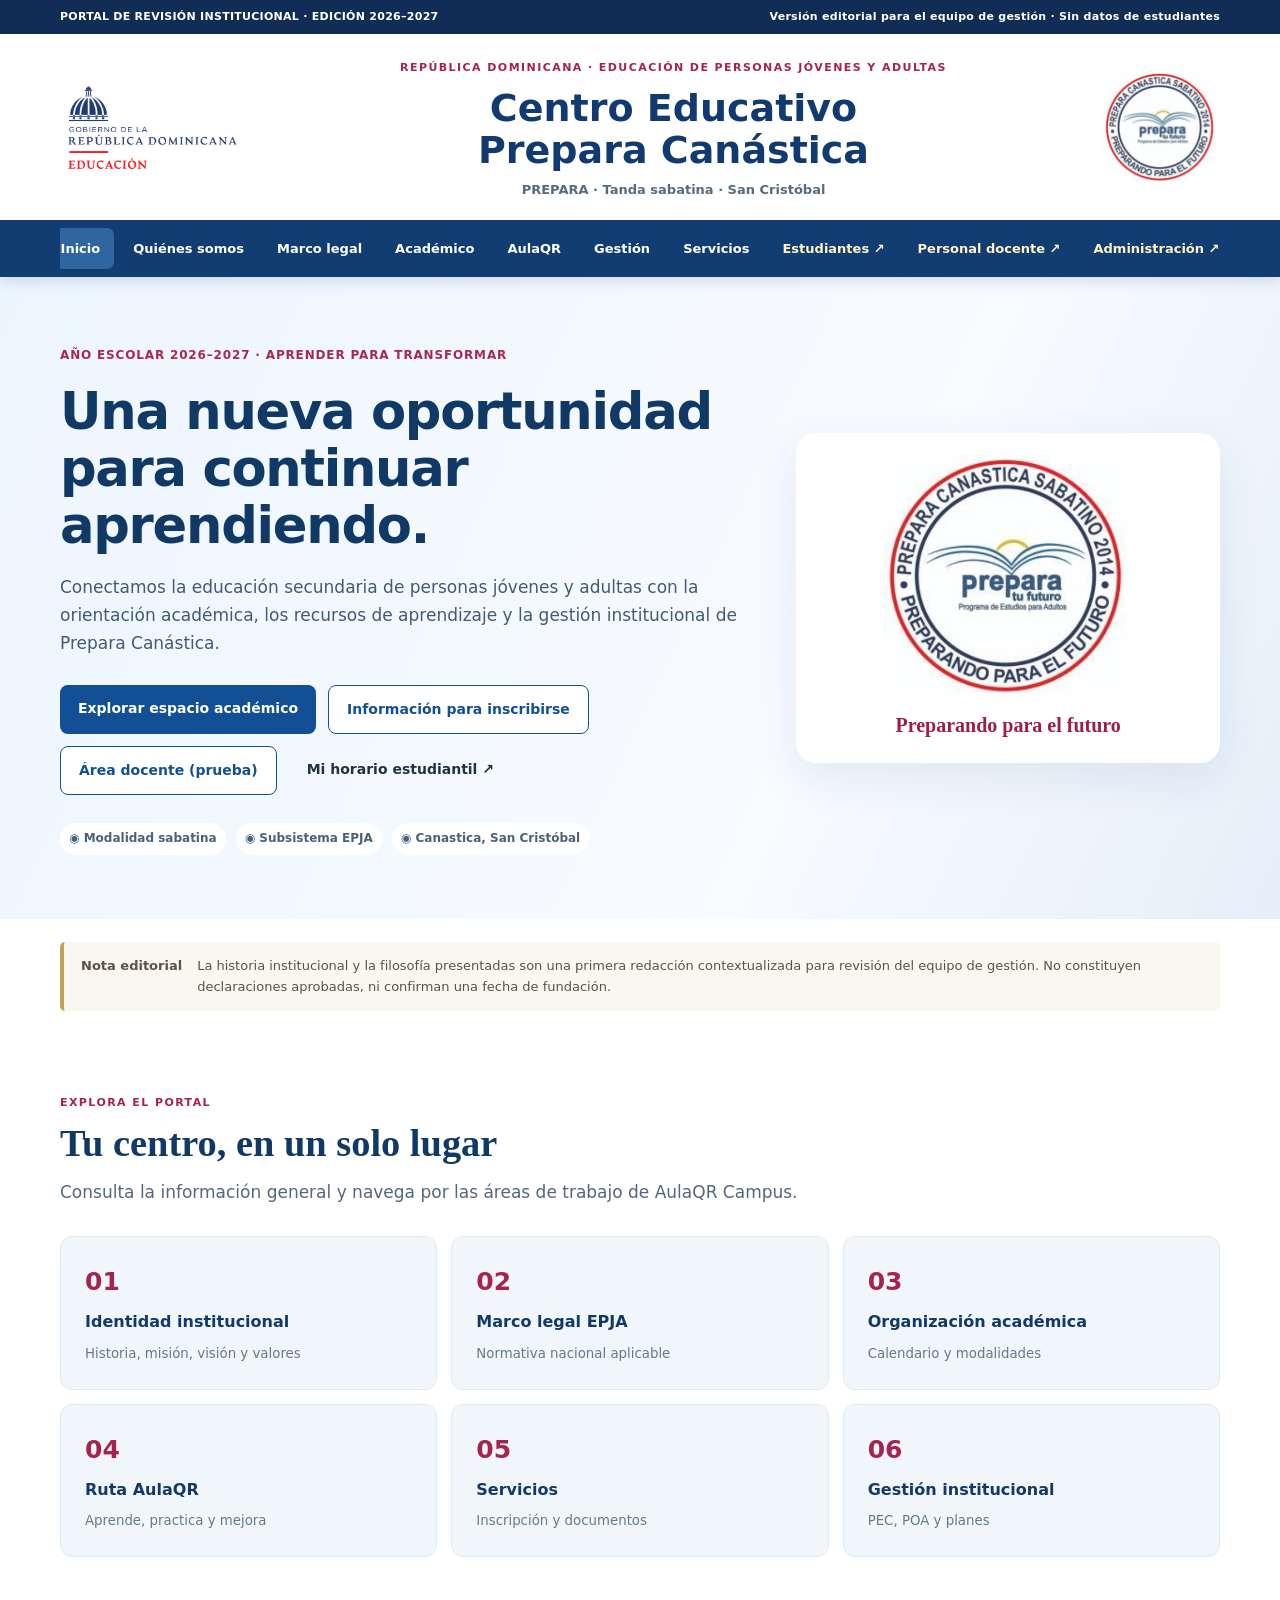
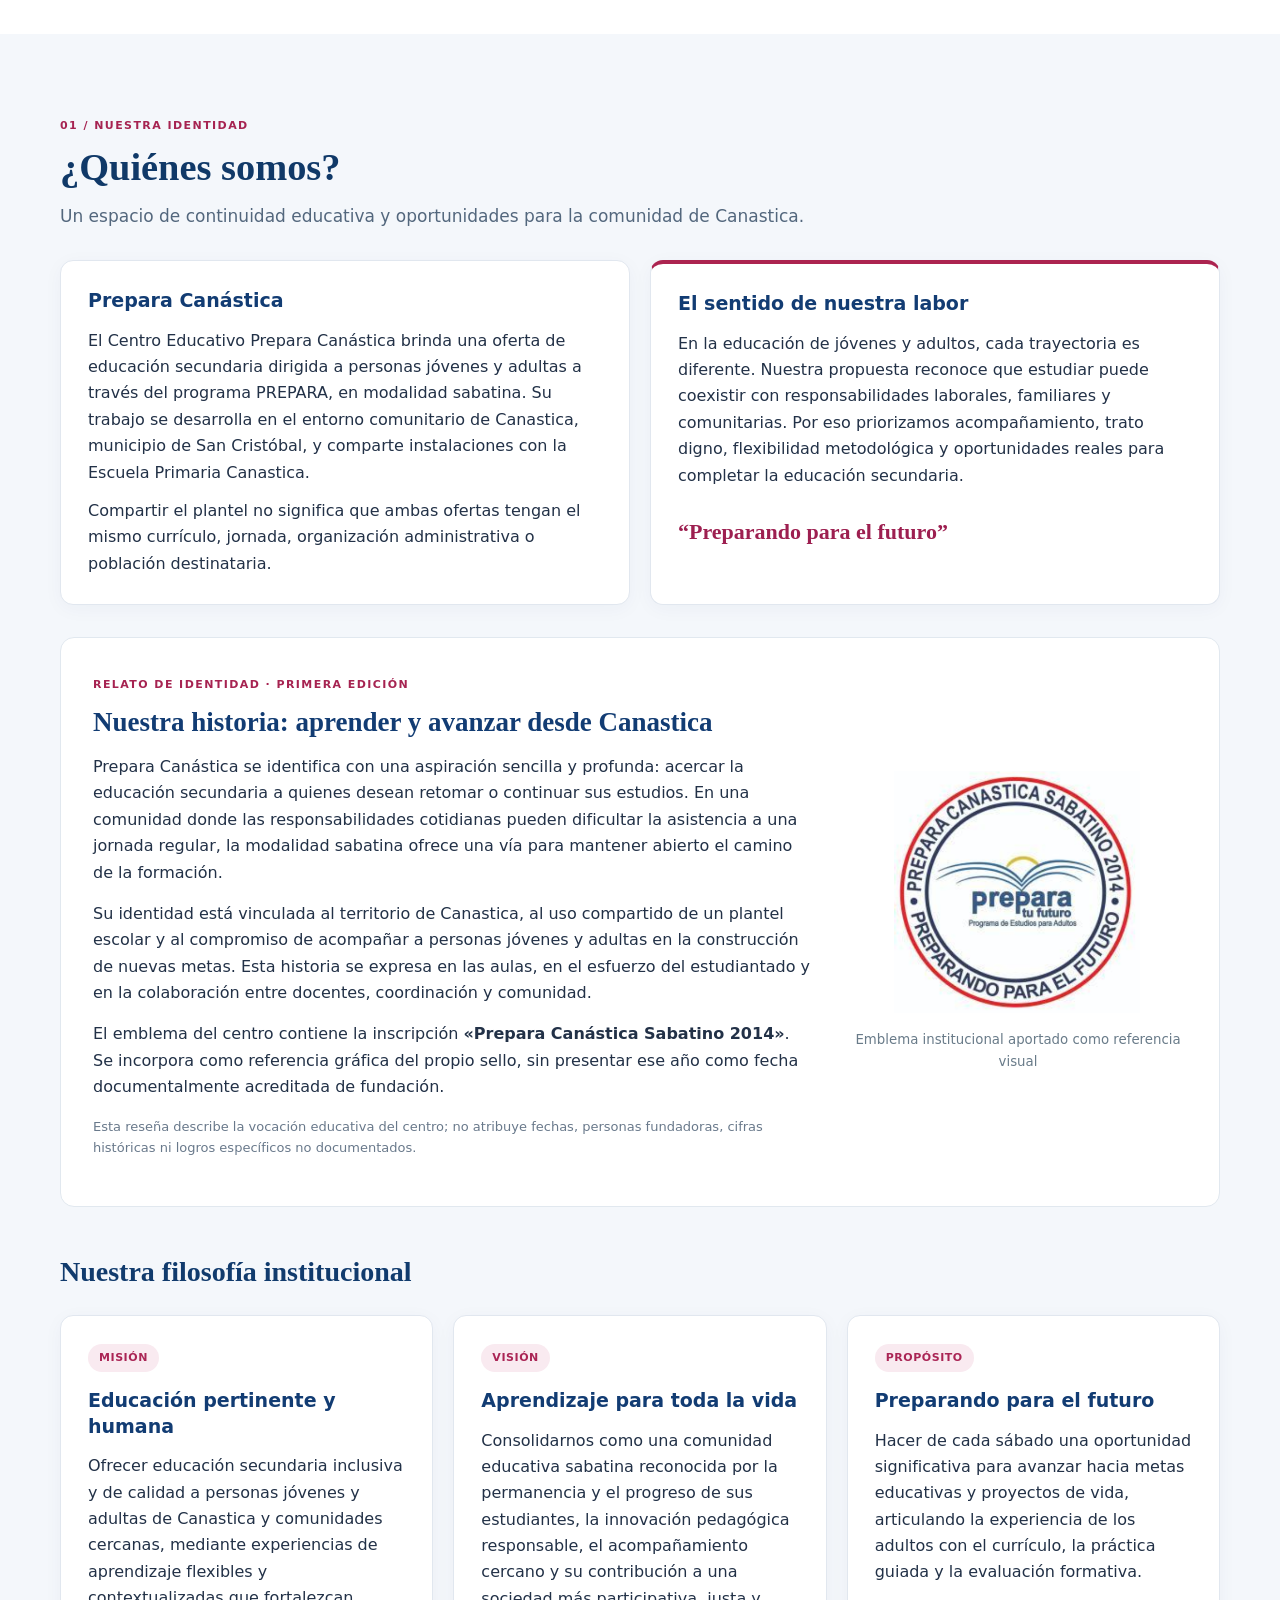
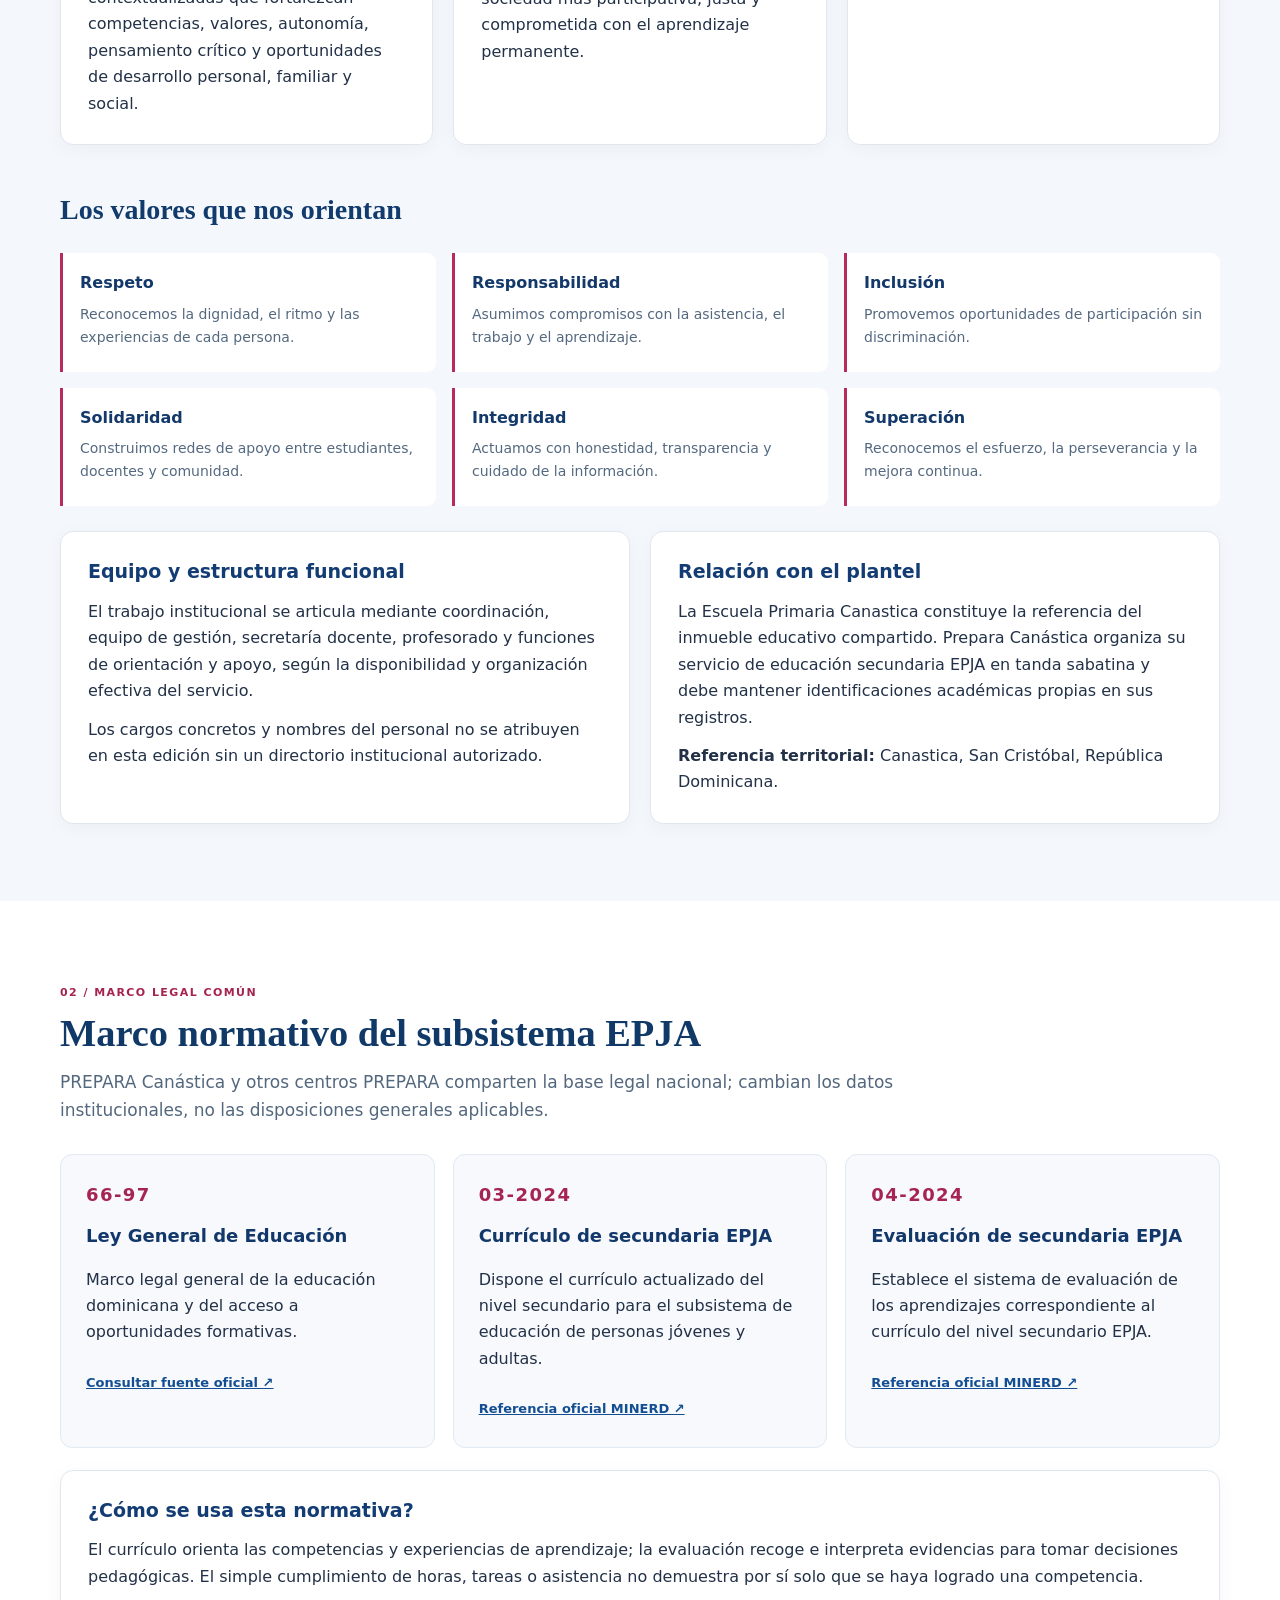
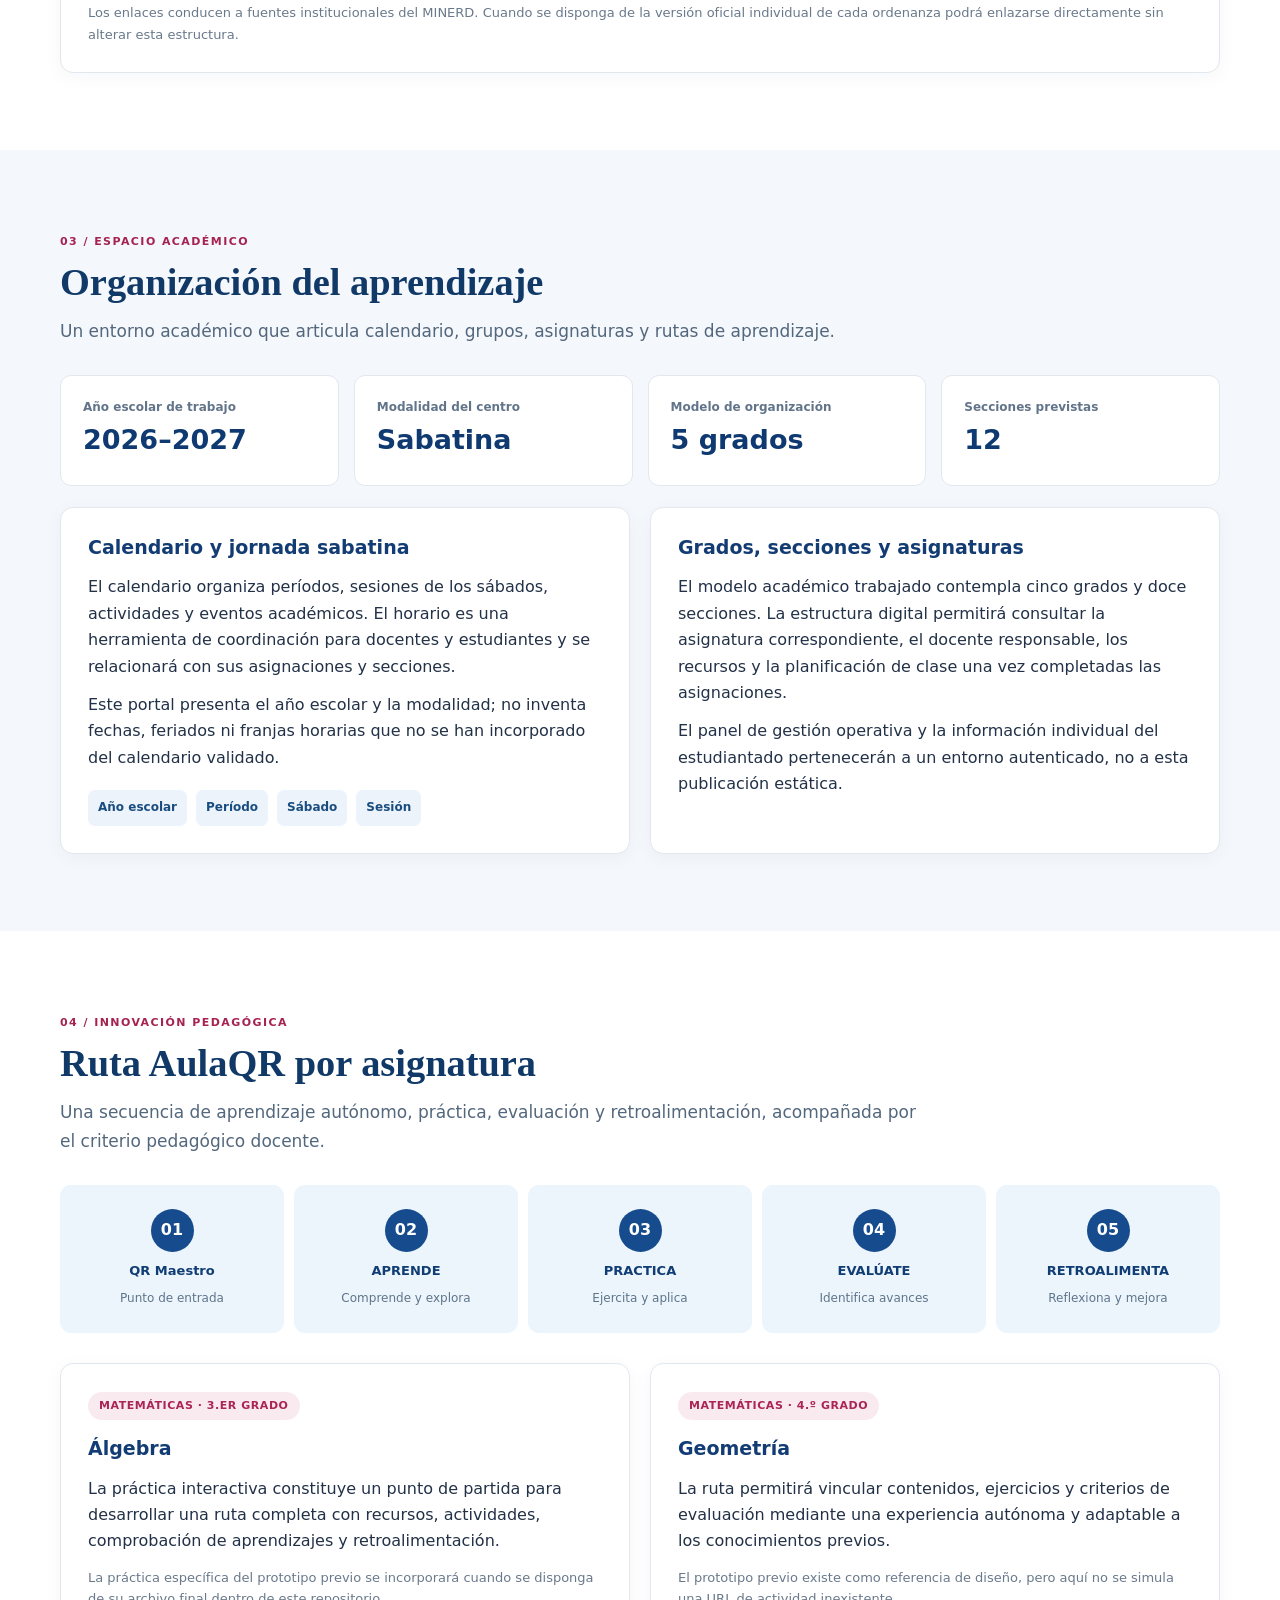
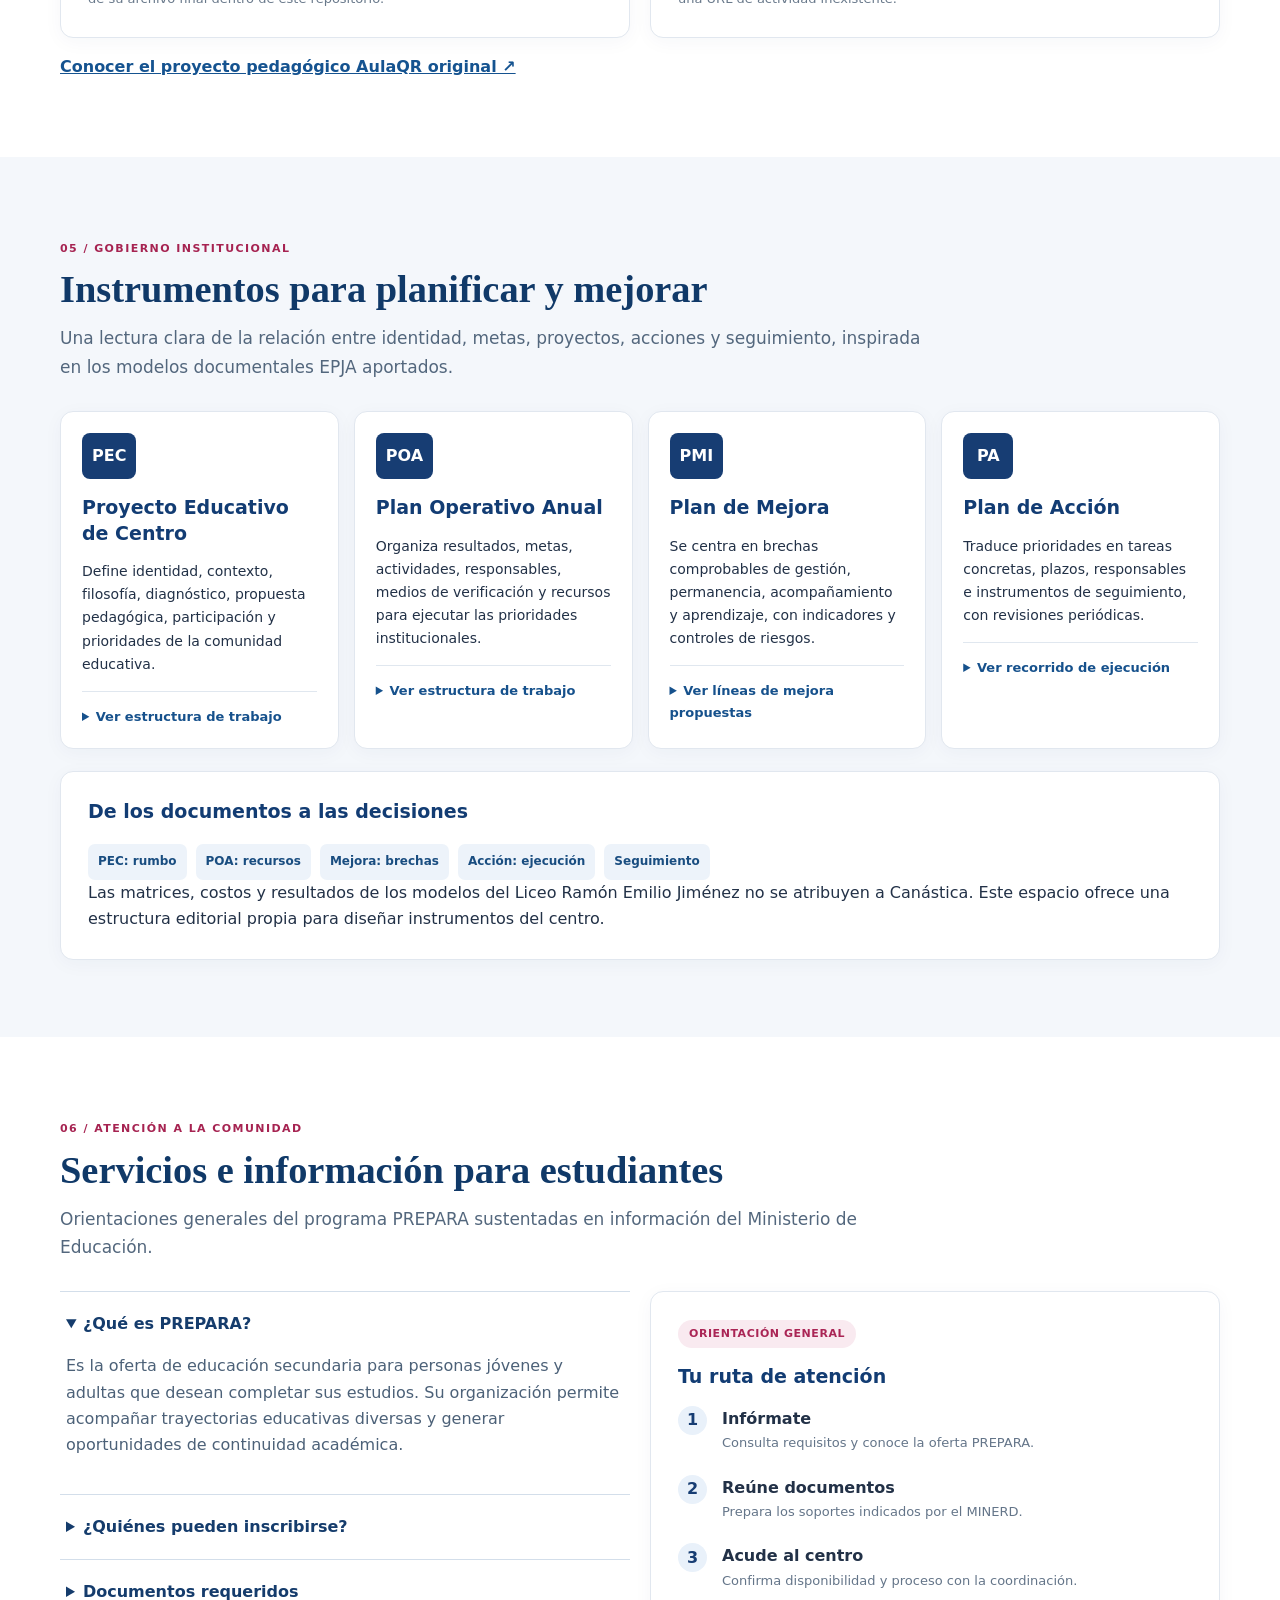
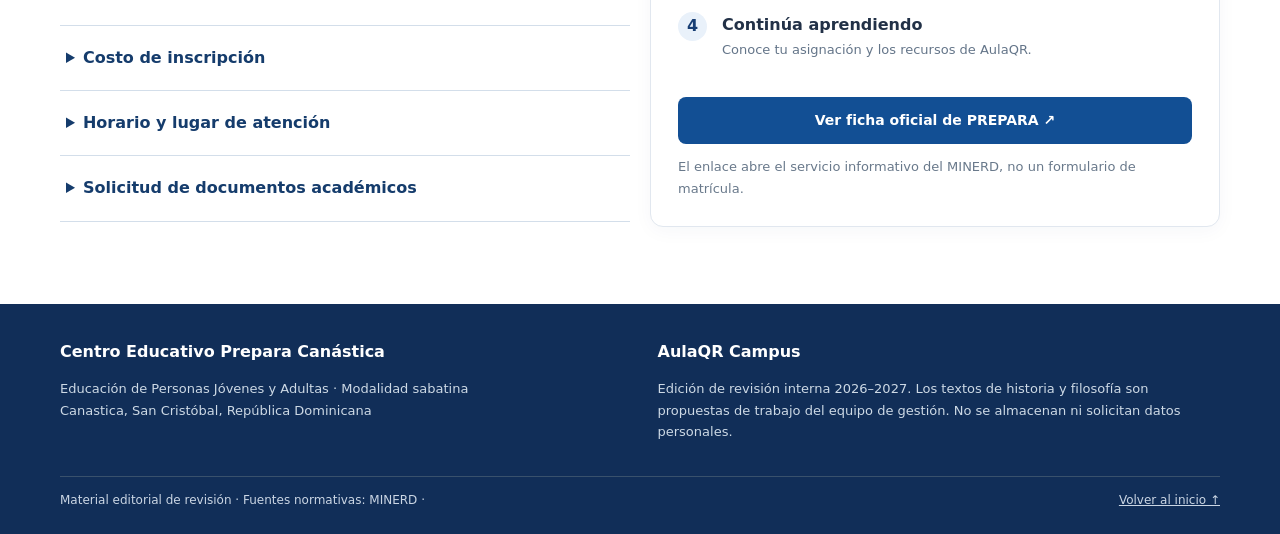
==== commit 363e0aa9: "Add files via upload P-02C.3 - Área de Estudiantes y PIN docente 2027" ====
--- a/index.html
+++ b/index.html
@@ -2,9 +2,9 @@
 <a class="skip" href="#principal">Saltar al contenido</a>
 <div class="notice"><span>PORTAL DE REVISIÓN INSTITUCIONAL · EDICIÓN 2026–2027</span><span>Versión editorial para el equipo de gestión · Sin datos de estudiantes</span></div>
 <header class="masthead"><div class="brand wrap"><img class="minerd" src="assets/minerd.png" alt="Logotipo del Ministerio de Educación"><div class="brandcenter"><span class="kicker">República Dominicana · Educación de Personas Jóvenes y Adultas</span><h1>Centro Educativo<br>Prepara Canástica</h1><p>PREPARA · Tanda sabatina · San Cristóbal</p></div><img class="seal" src="assets/logo-canastica.png" alt="Emblema Prepara Canástica Sabatino"></div></header>
-<nav class="nav" aria-label="Navegación principal"><div class="navinner wrap"><a href="#inicio">Inicio</a><a href="#nosotros">Quiénes somos</a><a href="#normativa">Marco legal</a><a href="#academico">Académico</a><a href="#aulaqr">AulaQR</a><a href="#gestion">Gestión</a><a href="#servicios">Servicios</a><a href="personal-docente/" class="docente-nav">Personal docente ↗</a><a href="administracion/" class="docente-nav">Administración ↗</a></div></nav>
+<nav class="nav" aria-label="Navegación principal"><div class="navinner wrap"><a href="#inicio">Inicio</a><a href="#nosotros">Quiénes somos</a><a href="#normativa">Marco legal</a><a href="#academico">Académico</a><a href="#aulaqr">AulaQR</a><a href="#gestion">Gestión</a><a href="#servicios">Servicios</a><a href="estudiantes/" class="docente-nav">Estudiantes ↗</a><a href="personal-docente/" class="docente-nav">Personal docente ↗</a><a href="administracion/" class="docente-nav">Administración ↗</a></div></nav>
 <main id="principal">
-<section id="inicio" class="hero"><div class="wrap hero-grid"><div><span class="eyebrow">Año escolar 2026–2027 · Aprender para transformar</span><h2>Una nueva oportunidad para continuar aprendiendo.</h2><p>Conectamos la educación secundaria de personas jóvenes y adultas con la orientación académica, los recursos de aprendizaje y la gestión institucional de Prepara Canástica.</p><div class="buttons"><a class="btn solid" href="#academico">Explorar espacio académico</a><a class="btn line" href="#servicios">Información para inscribirse</a><a class="btn line" href="personal-docente/">Área docente (prueba)</a></div><div class="herofacts"><span>◉ Modalidad sabatina</span><span>◉ Subsistema EPJA</span><span>◉ Canastica, San Cristóbal</span></div></div><div class="herofigure"><img src="assets/logo-canastica.png" alt="Sello de Prepara Canástica con el lema Preparando para el futuro"><span>Preparando para el futuro</span></div></div></section>
+<section id="inicio" class="hero"><div class="wrap hero-grid"><div><span class="eyebrow">Año escolar 2026–2027 · Aprender para transformar</span><h2>Una nueva oportunidad para continuar aprendiendo.</h2><p>Conectamos la educación secundaria de personas jóvenes y adultas con la orientación académica, los recursos de aprendizaje y la gestión institucional de Prepara Canástica.</p><div class="buttons"><a class="btn solid" href="#academico">Explorar espacio académico</a><a class="btn line" href="#servicios">Información para inscribirse</a><a class="btn line" href="personal-docente/">Área docente (prueba)</a><a class="btn outline" href="estudiantes/">Mi horario estudiantil ↗</a></div><div class="herofacts"><span>◉ Modalidad sabatina</span><span>◉ Subsistema EPJA</span><span>◉ Canastica, San Cristóbal</span></div></div><div class="herofigure"><img src="assets/logo-canastica.png" alt="Sello de Prepara Canástica con el lema Preparando para el futuro"><span>Preparando para el futuro</span></div></div></section>
 <div class="editor-note wrap"><strong>Nota editorial</strong><span>La historia institucional y la filosofía presentadas son una primera redacción contextualizada para revisión del equipo de gestión. No constituyen declaraciones aprobadas, ni confirman una fecha de fundación.</span></div>
 <section class="wrap section" aria-labelledby="atajos"><div class="section-title"><span class="kicker">Explora el portal</span><h2 id="atajos">Tu centro, en un solo lugar</h2><p>Consulta la información general y navega por las áreas de trabajo de AulaQR Campus.</p></div><div class="quick"><a href="#nosotros"><span>01</span><b>Identidad institucional</b><small>Historia, misión, visión y valores</small></a><a href="#normativa"><span>02</span><b>Marco legal EPJA</b><small>Normativa nacional aplicable</small></a><a href="#academico"><span>03</span><b>Organización académica</b><small>Calendario y modalidades</small></a><a href="#aulaqr"><span>04</span><b>Ruta AulaQR</b><small>Aprende, practica y mejora</small></a><a href="#servicios"><span>05</span><b>Servicios</b><small>Inscripción y documentos</small></a><a href="#gestion"><span>06</span><b>Gestión institucional</b><small>PEC, POA y planes</small></a></div></section>
 <section class="shade" id="nosotros"><div class="wrap section"><div class="section-title"><span class="kicker">01 / Nuestra identidad</span><h2>¿Quiénes somos?</h2><p>Un espacio de continuidad educativa y oportunidades para la comunidad de Canastica.</p></div><div class="two"><article class="panel"><h3>Prepara Canástica</h3><p>El Centro Educativo Prepara Canástica brinda una oferta de educación secundaria dirigida a personas jóvenes y adultas a través del programa PREPARA, en modalidad sabatina. Su trabajo se desarrolla en el entorno comunitario de Canastica, municipio de San Cristóbal, y comparte instalaciones con la Escuela Primaria Canastica.</p><p>Compartir el plantel no significa que ambas ofertas tengan el mismo currículo, jornada, organización administrativa o población destinataria.</p></article><article class="panel accent"><h3>El sentido de nuestra labor</h3><p>En la educación de jóvenes y adultos, cada trayectoria es diferente. Nuestra propuesta reconoce que estudiar puede coexistir con responsabilidades laborales, familiares y comunitarias. Por eso priorizamos acompañamiento, trato digno, flexibilidad metodológica y oportunidades reales para completar la educación secundaria.</p><div class="quotation">“Preparando para el futuro”</div></article></div>
